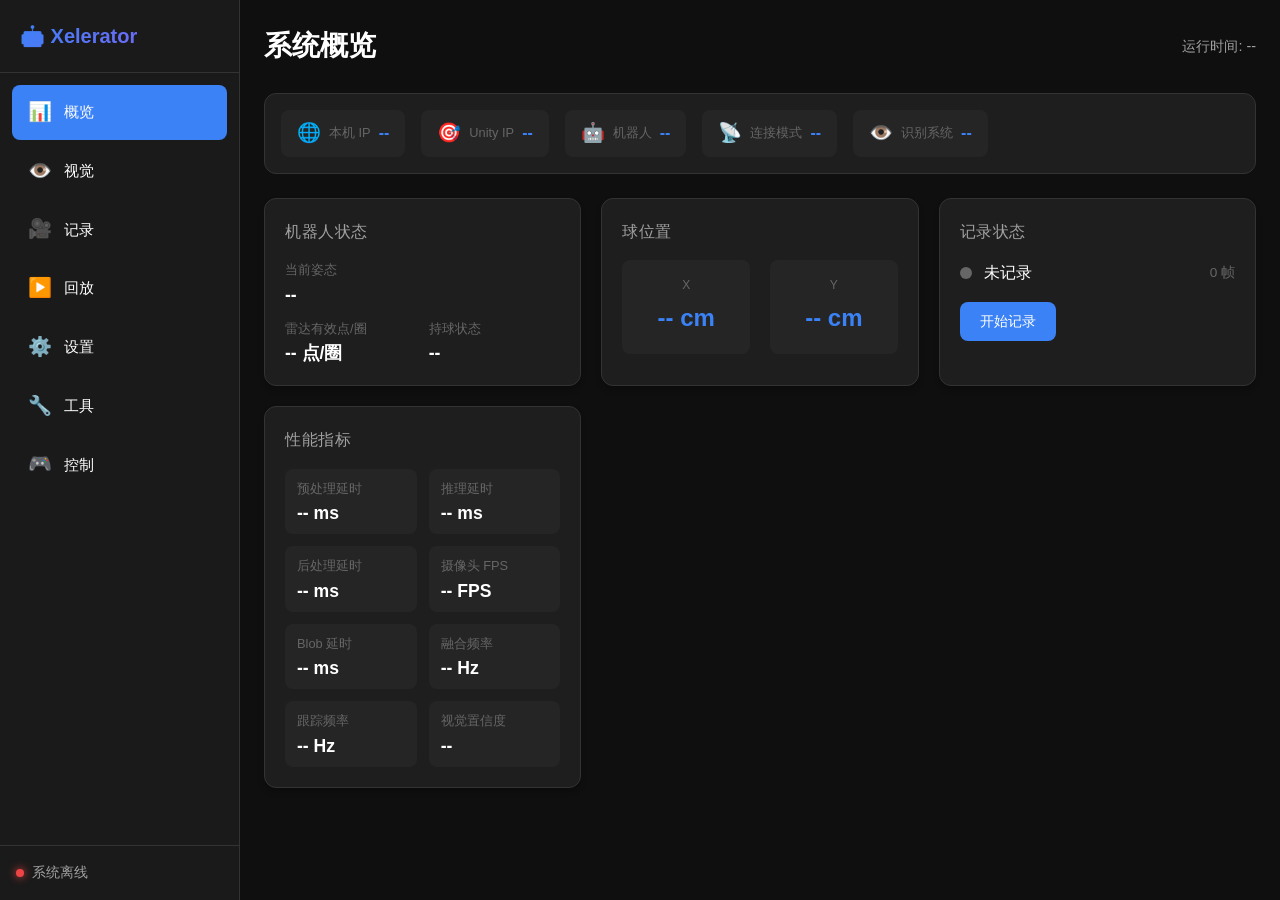
==== web/control_panel/index.html @ f28c4516 "refactor: unify LunaPre pose and sensor sources" ====
<!doctype html>
<html lang="zh-CN">
  <head>
    <meta charset="UTF-8" />
    <meta name="viewport" content="width=device-width, initial-scale=1.0" />
    <title>Xelerator 控制面板</title>
    <link rel="stylesheet" href="static/style.css?v=20260722-1" />
  </head>
  <body>
    <div class="app">
      <!-- 侧边导航 -->
      <nav class="sidebar">
        <div class="logo">
          <h2>🤖 Xelerator</h2>
        </div>
        <ul class="nav-menu">
          <li class="nav-item active" data-page="overview">
            <span class="icon">📊</span>
            <span class="label">概览</span>
          </li>
          <li class="nav-item" data-page="vision">
            <span class="icon">👁️</span>
            <span class="label">视觉</span>
          </li>
          <li class="nav-item" data-page="recording">
            <span class="icon">🎥</span>
            <span class="label">记录</span>
          </li>
          <li class="nav-item" data-page="replay">
            <span class="icon">▶️</span>
            <span class="label">回放</span>
          </li>
          <li class="nav-item" data-page="settings">
            <span class="icon">⚙️</span>
            <span class="label">设置</span>
          </li>
          <li class="nav-item" data-page="tools">
            <span class="icon">🔧</span>
            <span class="label">工具</span>
          </li>
          <li class="nav-item" data-page="control">
            <span class="icon">🎮</span>
            <span class="label">控制</span>
          </li>
        </ul>
        <div class="status-bar">
          <div class="status-item">
            <span class="dot online" id="status-dot"></span>
            <span id="status-text">系统在线</span>
          </div>
        </div>
      </nav>

      <!-- 主内容区 -->
      <main class="main-content">
        <!-- 概览页面 -->
        <div id="page-overview" class="page active">
          <header class="page-header">
            <h1>系统概览</h1>
            <span class="uptime">运行时间: <span id="uptime">--</span></span>
          </header>

          <!-- 系统信息卡片 -->
          <div class="system-info-bar">
            <div class="info-badge">
              <span class="icon">🌐</span>
              <span class="label">本机 IP</span>
              <span class="value" id="local-ip">--</span>
            </div>
            <div class="info-badge">
              <span class="icon">🎯</span>
              <span class="label">Unity IP</span>
              <span class="value" id="unity-ip-display">--</span>
            </div>
            <div class="info-badge">
              <span class="icon">🤖</span>
              <span class="label">机器人</span>
              <span class="value" id="robot-info">--</span>
            </div>
            <div class="info-badge">
              <span class="icon">📡</span>
              <span class="label">连接模式</span>
              <span class="value" id="connection-mode">--</span>
            </div>
            <div class="info-badge">
              <span class="icon">👁️</span>
              <span class="label">识别系统</span>
              <span class="value" id="rec-type-display">--</span>
            </div>
          </div>

          <div class="dashboard-grid">
            <div class="card">
              <h3>机器人状态</h3>
              <div class="status-grid" id="robot-status">
                <div class="status-item status-item-wide">
                  <span class="label">当前姿态</span>
                  <span class="value" id="robot-pose">--</span>
                </div>
                <div class="status-item">
                  <span class="label">雷达有效点/圈</span>
                  <span class="value" id="lidar-point-count">-- 点/圈</span>
                </div>
                <div class="status-item">
                  <span class="label">持球状态</span>
                  <span class="value" id="has-ball">--</span>
                </div>
              </div>
            </div>
            <div class="card">
              <h3>球位置</h3>
              <div class="ball-info" id="ball-info">
                <div class="coord-display">
                  <span class="axis">X</span>
                  <span class="value" id="ball-x">-- cm</span>
                </div>
                <div class="coord-display">
                  <span class="axis">Y</span>
                  <span class="value" id="ball-y">-- cm</span>
                </div>
              </div>
            </div>
            <div class="card">
              <h3>记录状态</h3>
              <div class="recording-mini">
                <span class="rec-indicator" id="rec-indicator"></span>
                <span id="rec-status">未记录</span>
                <span class="rec-frames" id="rec-frames">0 帧</span>
              </div>
              <button class="btn btn-primary" id="quick-record-btn">
                开始记录
              </button>
            </div>
            <div class="card">
              <h3>性能指标</h3>
              <div class="metrics">
                <div class="metric">
                  <span class="label">预处理延时</span>
                  <span class="value" id="perf-preprocess">-- ms</span>
                </div>
                <div class="metric">
                  <span class="label">推理延时</span>
                  <span class="value" id="perf-inference">-- ms</span>
                </div>
                <div class="metric">
                  <span class="label">后处理延时</span>
                  <span class="value" id="perf-postprocess">-- ms</span>
                </div>
                <div class="metric">
                  <span class="label">摄像头 FPS</span>
                  <span class="value" id="perf-camera">-- FPS</span>
                </div>
                <div class="metric">
                  <span class="label">Blob 延时</span>
                  <span class="value" id="perf-blob">-- ms</span>
                </div>
                <div class="metric">
                  <span class="label">融合频率</span>
                  <span class="value" id="perf-output-hz">-- Hz</span>
                </div>
                <div class="metric">
                  <span class="label">跟踪频率</span>
                  <span class="value" id="perf-tracker-hz">-- Hz</span>
                </div>
                <div class="metric">
                  <span class="label">视觉置信度</span>
                  <span class="value" id="perf-confidence">--</span>
                </div>
              </div>
            </div>
          </div>
        </div>

        <!-- 视觉页面 -->
        <div id="page-vision" class="page">
          <header class="page-header">
            <h1>视觉监控</h1>
            <span class="status" id="vision-status">状态: 加载中...</span>
          </header>
          <div class="vision-grid">
            <!-- 四摄像头网格显示 -->
            <div class="cam-grid">
              <div class="cam-panel">
                <div class="cam-label">后 (Back)</div>
                <div class="cam-wrapper">
                  <img id="cam0" src="" alt="Camera 0" />
                  <canvas id="ov0" class="overlay"></canvas>
                </div>
              </div>
              <div class="cam-panel">
                <div class="cam-label">左 (Left)</div>
                <div class="cam-wrapper">
                  <img id="cam1" src="" alt="Camera 1" />
                  <canvas id="ov1" class="overlay"></canvas>
                </div>
              </div>
              <div class="cam-panel">
                <div class="cam-label">前 (Front)</div>
                <div class="cam-wrapper">
                  <img id="cam2" src="" alt="Camera 2" />
                  <canvas id="ov2" class="overlay"></canvas>
                </div>
              </div>
              <div class="cam-panel">
                <div class="cam-label">右 (Right)</div>
                <div class="cam-wrapper">
                  <img id="cam3" src="" alt="Camera 3" />
                  <canvas id="ov3" class="overlay"></canvas>
                </div>
              </div>
            </div>
            <!-- 状态面板 -->
            <div class="state-panel">
              <div class="panel-header">状态信息</div>
              <table class="state-table">
                <tr>
                  <td>球位置</td>
                  <td id="ball-pos">--</td>
                </tr>
                <tr>
                  <td>球位置 Raw</td>
                  <td id="ball-pos-raw">--</td>
                </tr>
                <tr>
                  <td>球取点像素</td>
                  <td id="ball-pixel-point">--</td>
                </tr>
                <tr>
                  <td>球检测框</td>
                  <td id="ball-bbox">--</td>
                </tr>
                <tr>
                  <td>蓝球门</td>
                  <td id="blue-goal">--</td>
                </tr>
                <tr>
                  <td>黄球门</td>
                  <td id="yellow-goal">--</td>
                </tr>
                <tr>
                  <td>雷达状态</td>
                  <td id="lidar-state">--</td>
                </tr>
                <tr>
                  <td>雷达距离</td>
                  <td id="lidar-dists">--</td>
                </tr>
                <tr>
                  <td>一圈有效点数</td>
                  <td id="lidar-scan-point-count">--</td>
                </tr>
                <tr>
                  <td>单包点数</td>
                  <td id="lidar-packet-point-count">--</td>
                </tr>
                <tr>
                  <td>近场有效点数</td>
                  <td id="lidar-normalized-point-count">--</td>
                </tr>
              </table>
            </div>
            <!-- 雷达图 -->
            <div class="radar-panel">
              <div class="radar-header">
                <div class="panel-header">雷达视图</div>
                <div class="radar-controls" aria-label="雷达缩放控制">
                  <button
                    class="btn btn-icon"
                    id="radar-zoom-out"
                    type="button"
                    title="缩小"
                    aria-label="缩小"
                  >−</button>
                  <span id="radar-zoom-label" class="radar-zoom-label">自动</span>
                  <button
                    class="btn btn-icon"
                    id="radar-zoom-in"
                    type="button"
                    title="放大"
                    aria-label="放大"
                  >+</button>
                  <button
                    class="btn btn-small btn-secondary"
                    id="radar-zoom-auto"
                    type="button"
                    title="恢复动态缩放"
                  >自动</button>
                </div>
              </div>
              <canvas id="radar" width="600" height="600"></canvas>
            </div>
            <!-- 延时面板 -->
            <div class="latency-panel">
              <div class="panel-header">摄像头延时</div>
              <table class="state-table">
                <tr>
                  <td>CAM 0 (后)</td>
                  <td id="lat-cam0">-- ms</td>
                </tr>
                <tr>
                  <td>CAM 1 (左)</td>
                  <td id="lat-cam1">-- ms</td>
                </tr>
                <tr>
                  <td>CAM 2 (前)</td>
                  <td id="lat-cam2">-- ms</td>
                </tr>
                <tr>
                  <td>CAM 3 (右)</td>
                  <td id="lat-cam3">-- ms</td>
                </tr>
                <tr>
                  <td>平均</td>
                  <td id="lat-avg">-- ms</td>
                </tr>
              </table>
            </div>
          </div>
        </div>

        <!-- 记录页面 -->
        <div id="page-recording" class="page">
          <header class="page-header">
            <h1>比赛记录</h1>
          </header>
          <div class="recording-controls">
            <div class="control-group">
              <label>会话 ID</label>
              <input type="text" id="session-id" placeholder="自动生成" />
            </div>
            <div class="control-group">
              <label>记录频率 (每 N 帧)</label>
              <input
                type="number"
                id="record-freq"
                value="5"
                min="1"
                max="100"
              />
            </div>
            <div class="control-group">
              <label>描述</label>
              <input type="text" id="session-desc" placeholder="比赛描述" />
            </div>
            <div class="button-group">
              <button class="btn btn-primary" id="start-record-btn">
                ▶ 开始记录
              </button>
              <button class="btn btn-danger" id="stop-record-btn" disabled>
                ⏹ 停止记录
              </button>
            </div>
          </div>
          <div class="sessions-list">
            <h3>历史会话</h3>
            <table class="data-table">
              <thead>
                <tr>
                  <th>会话 ID</th>
                  <th>开始时间</th>
                  <th>时长</th>
                  <th>帧数</th>
                  <th>描述</th>
                  <th>操作</th>
                </tr>
              </thead>
              <tbody id="sessions-tbody">
                <tr>
                  <td colspan="6">加载中...</td>
                </tr>
              </tbody>
            </table>
          </div>
        </div>

        <!-- 回放页面 -->
        <div id="page-replay" class="page">
          <header class="page-header">
            <h1>比赛回放</h1>
          </header>
          <div class="replay-container">
            <div class="replay-controls">
              <div class="session-selector">
                <label>选择会话</label>
                <select id="replay-session-select">
                  <option value="">-- 选择会话 --</option>
                </select>
              </div>
              <div class="playback-controls">
                <button class="btn btn-icon" id="replay-prev" title="上一帧">
                  ⏮
                </button>
                <button
                  class="btn btn-icon btn-primary"
                  id="replay-play"
                  title="播放"
                >
                  ▶
                </button>
                <button class="btn btn-icon" id="replay-next" title="下一帧">
                  ⏭
                </button>
                <button class="btn btn-icon" id="replay-loop" title="循环">
                  🔁
                </button>
              </div>
              <div class="speed-control">
                <label>速度</label>
                <input
                  type="range"
                  id="replay-speed"
                  min="0.1"
                  max="3"
                  step="0.1"
                  value="1.0"
                />
                <span id="speed-value">1.0x</span>
              </div>
              <div class="progress-bar">
                <input
                  type="range"
                  id="replay-progress"
                  min="0"
                  max="100"
                  value="0"
                />
                <div class="time-display">
                  <span id="current-time">00:00</span> /
                  <span id="total-time">00:00</span>
                </div>
              </div>
            </div>
            <div class="replay-view">
              <div class="field-visualization">
                <canvas id="field-canvas" width="520" height="400"></canvas>
              </div>
              <div class="frame-info">
                <h3>帧信息</h3>
                <div class="info-grid" id="frame-info">
                  <div class="info-item">
                    <span class="label">帧号</span>
                    <span class="value" id="frame-num">--</span>
                  </div>
                  <div class="info-item">
                    <span class="label">时间戳</span>
                    <span class="value" id="frame-ts">--</span>
                  </div>
                  <div class="info-item">
                    <span class="label">机器人位置</span>
                    <span class="value" id="frame-pos">--</span>
                  </div>
                  <div class="info-item">
                    <span class="label">球位置</span>
                    <span class="value" id="frame-ball">--</span>
                  </div>
                </div>
              </div>
            </div>
          </div>
        </div>

        <!-- 设置页面 -->
        <div id="page-settings" class="page">
          <header class="page-header">
            <h1>系统设置</h1>
            <button class="btn btn-primary" id="save-config-btn">
              💾 保存配置
            </button>
          </header>

          <!-- 设置标签页 -->
          <div class="settings-tabs">
            <button class="tab-btn active" data-tab="robot">机器人</button>
            <button class="tab-btn" data-tab="simulator">模拟器</button>
            <button class="tab-btn" data-tab="vision">视觉</button>
            <button class="tab-btn" data-tab="network">网络</button>
            <button class="tab-btn" data-tab="data">数据</button>
          </div>

          <div class="settings-content">
            <!-- 机器人配置 -->
            <div id="tab-robot" class="tab-content active">
              <div class="settings-section">
                <h3>机器人信息</h3>
                <div class="setting-row">
                  <div class="setting-item">
                    <label>机器人编号</label>
                    <input
                      type="number"
                      id="robot-number"
                      value="1"
                      min="1"
                      max="99"
                    />
                  </div>
                  <div class="setting-item">
                    <label>机器人类型</label>
                    <select id="robot-type">
                      <option value="OP">OP (OffencePlayer)</option>
                      <option value="DP">DP (DefencePlayer)</option>
                    </select>
                  </div>
                  <div class="setting-item">
                    <label>Bit 类型</label>
                    <select id="robot-bit">
                      <option value="IL">IL (IceLoong Bits)</option>
                      <option value="SIM">SIM (Simulator)</option>
                    </select>
                  </div>
                  <div class="setting-item">
                    <label>Rec 类型</label>
                    <select id="robot-rec">
                      <option value="AI">AI (Arisu Intelligence)</option>
                      <option value="TI">TI (Tuna Intelligence)</option>
                      <option value="BB">BB (Blob Based)</option>
                      <option value="XV">XV (Xelerator Vision)</option>
                    </select>
                  </div>
                </div>
              </div>
              <div class="settings-section">
                <h3>传感器</h3>
                <div class="setting-row">
                  <div class="setting-item">
                    <label>定位来源</label>
                    <select id="sensor-source">
                      <option value="auto">auto (Bits -&gt; ROS2 -&gt; LD07)</option>
                      <option value="bits">Bits 坐标</option>
                      <option value="ros2">ROS2 /scan</option>
                      <option value="ld07">LD07</option>
                    </select>
                  </div>
                  <div class="setting-item">
                    <label>ROS2 雷达型号</label>
                    <select id="sensor-ros2-model">
                      <option value="s1">SLLidar S1</option>
                      <option value="s2">SLLidar S2</option>
                      <option value="s3">SLLidar S3</option>
                    </select>
                  </div>
                  <div class="setting-item checkbox-item">
                    <label><input type="checkbox" id="sensor-inverted" /> 雷达倒置安装</label>
                  </div>
                </div>
              </div>
              <div class="settings-section">
                <h3>端口配置</h3>
                <div class="setting-row">
                  <div class="setting-item">
                    <label>Lidar ID</label>
                    <input type="number" id="lidar-id" value="31" />
                  </div>
                  <div class="setting-item">
                    <label>IceLoong Port</label>
                    <input
                      type="text"
                      id="iceloong-port"
                      value="/dev/iceloong"
                    />
                  </div>
                </div>
              </div>
              <div class="settings-section">
                <h3>电机端口</h3>
                <div class="setting-row motors-grid">
                  <div class="setting-item">
                    <label>左前轮</label>
                    <input
                      type="number"
                      id="motor-lf"
                      value="1"
                      min="0"
                      max="15"
                    />
                  </div>
                  <div class="setting-item">
                    <label>左后轮</label>
                    <input
                      type="number"
                      id="motor-lb"
                      value="2"
                      min="0"
                      max="15"
                    />
                  </div>
                  <div class="setting-item">
                    <label>右后轮</label>
                    <input
                      type="number"
                      id="motor-rb"
                      value="3"
                      min="0"
                      max="15"
                    />
                  </div>
                  <div class="setting-item">
                    <label>右前轮</label>
                    <input
                      type="number"
                      id="motor-rf"
                      value="4"
                      min="0"
                      max="15"
                    />
                  </div>
                  <div class="setting-item">
                    <label>运球</label>
                    <input
                      type="number"
                      id="motor-dribble"
                      value="4"
                      min="0"
                      max="15"
                    />
                  </div>
                  <div class="setting-item">
                    <label>电磁铁</label>
                    <input
                      type="number"
                      id="motor-magnet"
                      value="3"
                      min="0"
                      max="15"
                    />
                  </div>
                </div>
              </div>
            </div>

            <!-- 模拟器配置 -->
            <div id="tab-simulator" class="tab-content">
              <div class="settings-section">
                <h3>Unity 连接</h3>
                <div class="setting-row">
                  <div class="setting-item">
                    <label>Unity IP</label>
                    <input type="text" id="sim-unity-ip" value="127.0.0.1" />
                  </div>
                  <div class="setting-item">
                    <label>机器人 ID</label>
                    <input type="number" id="sim-robot-id" value="1" min="1" />
                  </div>
                </div>
                <div class="setting-row">
                  <div class="setting-item">
                    <label>命令端口</label>
                    <input type="number" id="sim-cmd-port" value="20001" />
                  </div>
                  <div class="setting-item">
                    <label>状态端口</label>
                    <input type="number" id="sim-status-port" value="20002" />
                  </div>
                </div>
              </div>
              <div class="settings-section">
                <h3>运动参数</h3>
                <div class="setting-row">
                  <div class="setting-item">
                    <label>轮子速度系数</label>
                    <input
                      type="number"
                      id="sim-wheel-v"
                      value="0.008"
                      step="0.001"
                    />
                  </div>
                  <div class="setting-item">
                    <label>轮子角速度系数</label>
                    <input
                      type="number"
                      id="sim-wheel-wz"
                      value="0.02"
                      step="0.001"
                    />
                  </div>
                </div>
                <div class="setting-row">
                  <div class="setting-item">
                    <label>踢球力度</label>
                    <input
                      type="number"
                      id="sim-kick"
                      value="1.0"
                      step="0.1"
                      min="0.1"
                      max="5.0"
                    />
                  </div>
                  <div class="setting-item">
                    <label>运球力度系数</label>
                    <input
                      type="number"
                      id="sim-dribble"
                      value="1.0"
                      step="0.1"
                    />
                  </div>
                </div>
                <div class="setting-row">
                  <div class="setting-item">
                    <label>移动速度系数</label>
                    <input
                      type="number"
                      id="sim-move-scale"
                      value="1.0"
                      step="0.1"
                    />
                  </div>
                  <div class="setting-item">
                    <label>Unity→CM 转换</label>
                    <input type="number" id="sim-unity-cm" value="100.0" />
                  </div>
                </div>
              </div>
              <div class="settings-section">
                <h3>航向角</h3>
                <div class="setting-row">
                  <div class="setting-item">
                    <label>航向角偏移 (°)</label>
                    <input
                      type="number"
                      id="sim-yaw-offset"
                      value="0.0"
                      step="1.0"
                    />
                  </div>
                  <div class="setting-item checkbox-item">
                    <label>
                      <input type="checkbox" id="sim-yaw-zero-start" />
                      启动时归零
                    </label>
                  </div>
                </div>
              </div>
              <div class="settings-section">
                <h3>多机器人模式</h3>
                <div class="setting-row">
                  <div class="setting-item">
                    <label>端口基数</label>
                    <input type="number" id="sim-port-base" value="20001" />
                  </div>
                  <div class="setting-item">
                    <label>端口步长</label>
                    <input type="number" id="sim-port-stride" value="10" />
                  </div>
                </div>
                <div class="setting-item">
                  <label>多机器人模式</label>
                  <select id="sim-multi-mode">
                    <option value="per_port">per_port</option>
                    <option value="shared">shared</option>
                  </select>
                </div>
              </div>
            </div>

            <!-- 视觉配置 -->
            <div id="tab-vision" class="tab-content">
              <div class="settings-section">
                <h3>摄像头配置</h3>
                <div class="setting-row">
                  <div class="setting-item">
                    <label>前置摄像头</label>
                    <input type="number" id="cam-front" value="4" />
                  </div>
                  <div class="setting-item">
                    <label>右侧摄像头</label>
                    <input type="number" id="cam-right" value="6" />
                  </div>
                  <div class="setting-item">
                    <label>后置摄像头</label>
                    <input type="number" id="cam-back" value="0" />
                  </div>
                  <div class="setting-item">
                    <label>左侧摄像头</label>
                    <input type="number" id="cam-left" value="2" />
                  </div>
                </div>
                <div class="setting-row">
                  <div class="setting-item">
                    <label>曝光值</label>
                    <input
                      type="number"
                      id="cam-expose"
                      value="100"
                      min="1"
                      max="10000"
                    />
                  </div>
                  <div class="setting-item checkbox-item">
                    <label>
                      <input type="checkbox" id="cam-auto-expose" />
                      自动曝光
                    </label>
                  </div>
                </div>
              </div>
              <div class="settings-section">
                <h3>模型配置</h3>
                <div class="setting-item">
                  <label>Hailo 模型 (.hef)</label>
                  <select id="vision-hailo-model">
                    <option value="">-- 选择模型 --</option>
                  </select>
                </div>
                <div class="setting-item">
                  <label>Tuna 模型</label>
                  <select id="vision-tuna-model">
                    <option value="">-- 选择模型 --</option>
                  </select>
                </div>
                <div class="setting-item">
                  <label>Tuna Engine</label>
                  <select id="vision-tuna-engine">
                    <option value="">-- 选择引擎 --</option>
                  </select>
                </div>
              </div>
              <div class="settings-section">
                <h3>OTA 更新</h3>
                <div class="setting-row">
                  <button class="btn btn-primary" id="ota-start-btn">
                    🔄 开始 OTA 更新
                  </button>
                  <button class="btn btn-secondary" id="ota-refresh-btn">
                    🔁 刷新模型列表
                  </button>
                </div>
                <div class="setting-item" style="margin-top: 12px">
                  <label>OTA 日志</label>
                  <textarea
                    id="ota-log"
                    readonly
                    style="
                      width: 100%;
                      height: 150px;
                      background: var(--bg-tertiary);
                      border: 1px solid var(--border-color);
                      border-radius: 8px;
                      color: var(--text-primary);
                      font-family: monospace;
                      font-size: 0.85rem;
                      padding: 10px;
                      resize: vertical;
                    "
                  >
点击"开始 OTA 更新"按钮拉取最新模型和配置...</textarea
                  >
                </div>
              </div>
              <div class="settings-section">
                <h3>目标尺寸 (CM)</h3>
                <div class="setting-row">
                  <div class="setting-item">
                    <label>球直径</label>
                    <input
                      type="number"
                      id="obj-ball-dia"
                      value="4.2"
                      step="0.1"
                    />
                  </div>
                  <div class="setting-item">
                    <label>底盘宽度</label>
                    <input
                      type="number"
                      id="obj-chassis-w"
                      value="18.0"
                      step="0.5"
                    />
                  </div>
                  <div class="setting-item">
                    <label>底盘高度</label>
                    <input
                      type="number"
                      id="obj-chassis-h"
                      value="18.0"
                      step="0.5"
                    />
                  </div>
                </div>
                <div class="setting-row">
                  <div class="setting-item">
                    <label>蓝球门宽度</label>
                    <input type="number" id="obj-blue-goal-w" value="90.0" />
                  </div>
                  <div class="setting-item">
                    <label>蓝球门高度</label>
                    <input type="number" id="obj-blue-goal-h" value="18.0" />
                  </div>
                </div>
                <div class="setting-row">
                  <div class="setting-item">
                    <label>黄球门宽度</label>
                    <input type="number" id="obj-yellow-goal-w" value="90.0" />
                  </div>
                  <div class="setting-item">
                    <label>黄球门高度</label>
                    <input type="number" id="obj-yellow-goal-h" value="18.0" />
                  </div>
                </div>
                <div class="setting-item checkbox-item">
                  <label>
                    <input type="checkbox" id="vision-bbox-dist" checked />
                    启用 BBox 距离估算
                  </label>
                </div>
              </div>
            </div>

            <!-- 网络配置 -->
            <div id="tab-network" class="tab-content">
              <div class="settings-section">
                <h3>传输配置</h3>
                <div class="setting-row">
                  <div class="setting-item">
                    <label>传输类型</label>
                    <select id="trans-type">
                      <option value="Slave">Slave</option>
                      <option value="Master">Master</option>
                    </select>
                  </div>
                  <div class="setting-item">
                    <label>传输方式</label>
                    <select id="trans-method">
                      <option value="WIFI">WIFI</option>
                      <option value="UART">UART</option>
                    </select>
                  </div>
                </div>
              </div>
              <div class="settings-section">
                <h3>WiFi 配置</h3>
                <div class="setting-row">
                  <div class="setting-item">
                    <label>本机 IP</label>
                    <input type="text" id="wifi-self-ip" value="192.168.1.x" />
                  </div>
                  <div class="setting-item">
                    <label>远程 IP</label>
                    <input
                      type="text"
                      id="wifi-remote-ip"
                      value="192.168.1.x"
                    />
                  </div>
                </div>
                <div class="setting-row">
                  <div class="setting-item">
                    <label>端口</label>
                    <input type="number" id="wifi-port" value="20001" />
                  </div>
                </div>
                <div class="setting-row">
                  <div class="setting-item">
                    <label>SSID</label>
                    <input type="text" id="wifi-ssid" value="MisakaNetwork" />
                  </div>
                  <div class="setting-item">
                    <label>密码</label>
                    <input
                      type="text"
                      id="wifi-pwd"
                      value="MisakaNetwork20001/"
                    />
                  </div>
                </div>
              </div>
            </div>

            <!-- 数据管理 -->
            <div id="tab-data" class="tab-content">
              <div class="settings-section">
                <h3>录像配置</h3>
                <div class="setting-item checkbox-item">
                  <label>
                    <input type="checkbox" id="rec-record" />
                    启用录像
                  </label>
                </div>
                <div class="setting-row">
                  <div class="setting-item">
                    <label>录像目录</label>
                    <input type="text" id="rec-dir" value="./Records" />
                  </div>
                  <div class="setting-item">
                    <label>录制摄像头</label>
                    <input
                      type="text"
                      id="rec-cams"
                      value="0,1,2,3"
                      placeholder="0,1,2,3"
                    />
                  </div>
                </div>
                <div class="setting-row">
                  <div class="setting-item">
                    <label>分辨率宽度</label>
                    <input type="number" id="rec-width" value="320" />
                  </div>
                  <div class="setting-item">
                    <label>分辨率高度</label>
                    <input type="number" id="rec-height" value="320" />
                  </div>
                  <div class="setting-item">
                    <label>FPS</label>
                    <input type="number" id="rec-fps" value="30" />
                  </div>
                </div>
                <div class="setting-row">
                  <div class="setting-item">
                    <label>分段时长 (秒)</label>
                    <input type="number" id="rec-segment" value="60" />
                  </div>
                  <div class="setting-item">
                    <label>编码器</label>
                    <select id="rec-codec">
                      <option value="mp4v">mp4v</option>
                      <option value="h264">h264</option>
                    </select>
                  </div>
                  <div class="setting-item">
                    <label>格式</label>
                    <select id="rec-ext">
                      <option value="mp4">mp4</option>
                      <option value="avi">avi</option>
                    </select>
                  </div>
                </div>
              </div>
              <div class="settings-section">
                <h3>场地参数</h3>
                <div class="setting-row">
                  <div class="setting-item">
                    <label>场地短边 (CM)</label>
                    <input type="number" id="field-short" value="200" />
                  </div>
                  <div class="setting-item">
                    <label>场地长边 (CM)</label>
                    <input type="number" id="field-long" value="260" />
                  </div>
                </div>
                <div class="setting-row">
                  <div class="setting-item">
                    <label>禁区 X (MM)</label>
                    <input type="number" id="field-restrict-x" value="400" />
                  </div>
                  <div class="setting-item">
                    <label>禁区 Y (MM)</label>
                    <input type="number" id="field-restrict-y" value="800" />
                  </div>
                </div>
              </div>
              <div class="settings-section">
                <h3>检查点</h3>
                <div class="setting-row">
                  <div class="setting-item">
                    <label>Home X (CM)</label>
                    <input type="number" id="home-x" value="-70" />
                  </div>
                  <div class="setting-item">
                    <label>Home Y (CM)</label>
                    <input type="number" id="home-y" value="0" />
                  </div>
                  <div class="setting-item">
                    <label>Home θ (°)</label>
                    <input type="number" id="home-theta" value="0" />
                  </div>
                </div>
              </div>
              <div class="settings-section">
                <h3>动作记录 (比赛回放)</h3>
                <div class="setting-row">
                  <div class="setting-item checkbox-item">
                    <label>
                      <input type="checkbox" id="debug-record-motion" />
                      启用动作记录
                    </label>
                  </div>
                  <div class="setting-item">
                    <label>记录间隔 (帧)</label>
                    <input
                      type="number"
                      id="debug-record-interval"
                      value="1"
                      min="1"
                      max="100"
                    />
                  </div>
                </div>
                <div class="setting-row">
                  <div class="setting-item">
                    <label>会话 ID (可选)</label>
                    <input
                      type="text"
                      id="debug-record-session"
                      placeholder="留空自动生成"
                    />
                  </div>
                </div>
              </div>
              <div class="settings-section">
                <h3>调试</h3>
                <div class="setting-row">
                  <div class="setting-item checkbox-item">
                    <label>
                      <input type="checkbox" id="debug-full-log" />
                      完整日志
                    </label>
                  </div>
                  <div class="setting-item checkbox-item">
                    <label>
                      <input type="checkbox" id="debug-beta" checked />
                      Beta 功能
                    </label>
                  </div>
                </div>
              </div>
            </div>
          </div>
        </div>

        <!-- 工具页面 -->
        <div id="page-tools" class="page">
          <header class="page-header">
            <h1>工具</h1>
          </header>

          <!-- 工具标签页 -->
          <div class="tools-tabs">
            <button class="tab-btn active" data-tool-tab="calibration">
              📷 摄像头标定
            </button>
            <button class="tab-btn" data-tool-tab="birdeye">
              🦅 鸟瞰图预览
            </button>
            <button class="tab-btn" data-tool-tab="files">📁 标定文件</button>
          </div>

          <!-- 标定工具 -->
          <div id="tool-tab-calibration" class="tool-tab-content active">
            <div class="tool-panel">
              <div class="tool-controls">
                <div class="control-row">
                  <div class="control-group">
                    <label>摄像头</label>
                    <select id="calib-camera">
                      <option value="0">摄像头 0</option>
                    </select>
                    <button class="btn btn-small" id="calib-scan-cams">
                      扫描
                    </button>
                  </div>
                  <div class="control-group">
                    <label>分辨率</label>
                    <select id="calib-resolution">
                      <option value="640x480">640x480</option>
                      <option value="1280x720">1280x720</option>
                    </select>
                  </div>
                </div>
                <div class="control-row">
                  <div class="control-group">
                    <label>棋盘格宽度 (内角点)</label>
                    <input
                      type="number"
                      id="calib-board-w"
                      value="9"
                      min="2"
                      max="20"
                    />
                  </div>
                  <div class="control-group">
                    <label>棋盘格高度 (内角点)</label>
                    <input
                      type="number"
                      id="calib-board-h"
                      value="9"
                      min="2"
                      max="20"
                    />
                  </div>
                  <div class="control-group">
                    <label>格子大小 (mm)</label>
                    <input
                      type="number"
                      id="calib-square-mm"
                      value="15"
                      step="0.5"
                    />
                  </div>
                  <div class="control-group">
                    <label>左下到中心横向 (cm)</label>
                    <input
                      type="number"
                      id="calib-origin-x-cm"
                      value="7.5"
                      step="0.1"
                    />
                  </div>
                  <div class="control-group">
                    <label>中心到下排纵向 (cm)</label>
                    <input
                      type="number"
                      id="calib-origin-y-cm"
                      value="16.5"
                      step="0.1"
                    />
                  </div>
                </div>
                <div class="control-row">
                  <button class="btn btn-primary" id="calib-start-btn">
                    ▶ 开始
                  </button>
                  <button class="btn btn-danger" id="calib-stop-btn" disabled>
                    ⏹ 停止
                  </button>
                  <button
                    class="btn btn-success"
                    id="calib-capture-btn"
                    disabled
                  >
                    📷 采集样本
                  </button>
                  <button class="btn btn-secondary" id="calib-clear-btn">
                    清除样本
                  </button>
                </div>
              </div>
              <div class="tool-preview">
                <img id="calib-preview" src="" alt="标定预览" />
                <div class="preview-overlay">
                  <span id="calib-info">等待启动...</span>
                </div>
              </div>
            </div>
            <div class="calib-actions">
              <div class="calib-status">
                <span>样本数: <strong id="calib-samples">0</strong></span>
                <span>棋盘格: <strong id="calib-found">未检测</strong></span>
                <span>状态: <strong id="calib-status-text">空闲</strong></span>
              </div>
              <div class="calib-buttons">
                <button
                  class="btn btn-primary"
                  id="calib-calibrate-btn"
                  disabled
                >
                  🔧 执行标定
                </button>
                <div class="control-group">
                  <label>保存到摄像头</label>
                  <input
                    type="number"
                    id="calib-save-index"
                    value="0"
                    min="0"
                    max="15"
                  />
                </div>
                <button class="btn btn-success" id="calib-save-btn" disabled>
                  💾 保存标定
                </button>
              </div>
              <div class="calib-result" id="calib-result"></div>
            </div>
          </div>

          <!-- 鸟瞰图预览 -->
          <div id="tool-tab-birdeye" class="tool-tab-content">
            <div class="tool-panel birdeye-panel">
              <div class="tool-controls">
                <div class="control-row">
                  <div class="control-group">
                    <label>摄像头</label>
                    <select id="birdeye-camera">
                      <option value="0">摄像头 0</option>
                    </select>
                  </div>
                  <div class="control-group">
                    <label>分辨率</label>
                    <select id="birdeye-resolution">
                      <option value="640x480">640x480</option>
                      <option value="1280x720">1280x720</option>
                    </select>
                  </div>
                  <div class="control-group">
                    <label>标定文件</label>
                    <select id="birdeye-calib-file">
                      <option value="">-- 选择标定文件 --</option>
                    </select>
                  </div>
                </div>
                <div class="control-row">
                  <div class="control-group">
                    <label>缩放 (px/mm)</label>
                    <input
                      type="number"
                      id="birdeye-ppm"
                      value="4"
                      min="0.5"
                      max="20"
                      step="0.5"
                    />
                  </div>
                  <div class="control-group">
                    <label>网格间距 (mm)</label>
                    <input
                      type="number"
                      id="birdeye-grid"
                      value="10"
                      min="5"
                      max="100"
                      step="5"
                    />
                  </div>
                  <div class="control-group">
                    <label>预览缩放</label>
                    <input
                      type="number"
                      id="birdeye-scale"
                      value="0.4"
                      min="0.1"
                      max="1"
                      step="0.1"
                    />
                  </div>
                  <div class="control-group checkbox-item">
                    <label
                      ><input type="checkbox" id="birdeye-mjpg" /> MJPG</label
                    >
                  </div>
                </div>
                <div class="control-row">
                  <button class="btn btn-primary" id="birdeye-start-btn">
                    ▶ 开始
                  </button>
                  <button class="btn btn-danger" id="birdeye-stop-btn" disabled>
                    ⏹ 停止
                  </button>
                </div>
              </div>
              <div class="birdeye-views">
                <div class="view-panel">
                  <h4>原始画面</h4>
                  <img id="birdeye-raw" src="" alt="原始画面" />
                </div>
                <div class="view-panel">
                  <h4>鸟瞰图</h4>
                  <img id="birdeye-bird" src="" alt="鸟瞰图" />
                </div>
              </div>
            </div>
            <div class="birdeye-status">
              <span id="birdeye-status-text">状态: 空闲</span>
            </div>
          </div>

          <!-- 标定文件列表 -->
          <div id="tool-tab-files" class="tool-tab-content">
            <div class="files-header">
              <h3>标定文件列表</h3>
              <button class="btn btn-secondary" id="refresh-calib-files-btn">
                🔄 刷新
              </button>
            </div>
            <p class="hint">
              标定文件存储在
              <code>src/ReasonData/data/Calibration/</code> 目录下
            </p>
            <table class="data-table" id="calib-files-table">
              <thead>
                <tr>
                  <th>文件名</th>
                  <th>摄像头</th>
                  <th>棋盘格</th>
                  <th>格子大小</th>
                  <th>中心偏移</th>
                  <th>RMSE</th>
                  <th>大小</th>
                </tr>
              </thead>
              <tbody id="calib-files-tbody">
                <tr>
                  <td colspan="7">加载中...</td>
                </tr>
              </tbody>
            </table>
          </div>
        </div>

        <!-- 键盘控制页面 -->
        <div id="page-control" class="page">
          <header class="page-header">
            <h1>键盘控制</h1>
            <span class="status" id="control-status">状态: 未启用</span>
          </header>

          <div class="control-container">
            <!-- 控制开关 -->
            <div class="control-panel">
              <div class="control-enable-section">
                <button
                  class="btn btn-primary btn-large"
                  id="control-enable-btn"
                >
                  🎮 启用键盘控制
                </button>
                <p class="hint">启用后，使用键盘控制机器人移动</p>
              </div>

              <!-- 速度设置 -->
              <div class="control-settings">
                <h3>速度设置</h3>
                <div class="setting-row">
                  <div class="setting-item">
                    <label>移动速度</label>
                    <input
                      type="range"
                      id="control-speed"
                      min="0.03"
                      max="2.29"
                      step="0.01"
                      value="0.10"
                    />
                    <span><span id="control-speed-value">0.10</span> m/s</span>
                  </div>
                  <div class="setting-item">
                    <label>转向速度</label>
                    <input
                      type="range"
                      id="control-turn-speed"
                      min="10"
                      max="150"
                      value="50"
                    />
                    <span id="control-turn-speed-value">50</span>
                  </div>
                </div>
              </div>
            </div>

            <!-- 键盘布局说明 -->
            <div class="keyboard-layout">
              <h3>键盘布局</h3>
              <div class="keyboard-grid">
                <div class="key-row">
                  <div class="key" data-key="w">
                    W<br /><span class="key-label">前进</span>
                  </div>
                  <div class="key key-info">
                    🖱️<br /><span class="key-label">鼠标左右转向</span>
                  </div>
                </div>
                <div class="key-row">
                  <div class="key" data-key="a">
                    A<br /><span class="key-label">左移</span>
                  </div>
                  <div class="key" data-key="s">
                    S<br /><span class="key-label">后退</span>
                  </div>
                  <div class="key" data-key="d">
                    D<br /><span class="key-label">右移</span>
                  </div>
                </div>
                <div class="key-row">
                  <div class="key key-wide" data-key="space">
                    SPACE<br /><span class="key-label">弹射</span>
                  </div>
                  <div class="key key-wide" data-key="r">
                    R<br /><span class="key-label">盘球</span>
                  </div>
                </div>
                <div class="key-row">
                  <div class="key key-wide key-info">
                    ESC<br /><span class="key-label">退出鼠标控制</span>
                  </div>
                </div>
              </div>
            </div>

            <!-- 状态显示 -->
            <div class="control-state">
              <h3>状态</h3>
              <div class="state-grid">
                <div class="state-item">
                  <span class="label">控制状态</span>
                  <span class="value" id="control-enabled-status">未启用</span>
                </div>
                <div class="state-item">
                  <span class="label">当前方向</span>
                  <span class="value" id="control-direction">--</span>
                </div>
                <div class="state-item">
                  <span class="label">盘球状态</span>
                  <span class="value" id="control-dribble-status">关闭</span>
                </div>
                <div class="state-item">
                  <span class="label">Runtime</span>
                  <span class="value" id="control-runtime-status"
                    >未初始化</span
                  >
                </div>
                <div class="state-item">
                  <span class="label">底盘</span>
                  <span class="value" id="control-chassis-status">不可用</span>
                </div>
                <div class="state-item">
                  <span class="label">外设</span>
                  <span class="value" id="control-peripheral-status"
                    >不可用</span
                  >
                </div>
              </div>
            </div>

            <!-- 鼠标控制 -->
            <div class="control-state">
              <h3>鼠标转向控制</h3>
              <div class="state-grid">
                <div class="state-item checkbox-item">
                  <label>
                    <input type="checkbox" id="mouse-control-enabled" />
                    启用鼠标转向
                  </label>
                </div>
                <div class="state-item">
                  <span class="label">捕获状态</span>
                  <span class="value" id="mouse-capture-status">未捕获</span>
                </div>
                <div class="state-item">
                  <span class="label">鼠标位置</span>
                  <span class="value" id="mouse-position">X: 0, Y: 0</span>
                </div>
                <div class="state-item">
                  <label>鼠标灵敏度</label>
                  <input
                    type="range"
                    id="mouse-sensitivity"
                    min="1"
                    max="40"
                    value="12"
                  />
                  <span id="mouse-sensitivity-value">12</span>
                </div>
              </div>
              <div
                id="mouse-capture-area"
                class="mouse-capture-area"
                tabindex="0"
              >
                <div class="mouse-hint" id="mouse-hint">
                  点击后用鼠标左右转向，ESC 退出
                </div>
              </div>
            </div>
          </div>
        </div>
      </main>
    </div>

    <script src="static/app.js?v=20260707-2"></script>
  </body>
</html>
---- web/control_panel/static/style.css ----
/* Xelerator Control Panel - Modern Dark Theme */

:root {
    --bg-primary: #0f0f0f;
    --bg-secondary: #1a1a1a;
    --bg-tertiary: #252525;
    --bg-card: #1e1e1e;
    --text-primary: #ffffff;
    --text-secondary: #a0a0a0;
    --text-muted: #666666;
    --accent-primary: #3b82f6;
    --accent-secondary: #8b5cf6;
    --accent-success: #22c55e;
    --accent-warning: #f59e0b;
    --accent-danger: #ef4444;
    --border-color: #333333;
    --shadow: 0 4px 6px -1px rgba(0, 0, 0, 0.3);
}

* {
    margin: 0;
    padding: 0;
    box-sizing: border-box;
}

body {
    font-family: -apple-system, BlinkMacSystemFont, 'Segoe UI', Roboto, Oxygen, Ubuntu, sans-serif;
    background: var(--bg-primary);
    color: var(--text-primary);
    line-height: 1.6;
}

.app {
    display: flex;
    min-height: 100vh;
}

/* Sidebar */
.sidebar {
    width: 240px;
    background: var(--bg-secondary);
    border-right: 1px solid var(--border-color);
    display: flex;
    flex-direction: column;
    position: fixed;
    height: 100vh;
    z-index: 100;
}

.logo {
    padding: 20px;
    border-bottom: 1px solid var(--border-color);
}

.logo h2 {
    font-size: 1.25rem;
    font-weight: 600;
    background: linear-gradient(135deg, var(--accent-primary), var(--accent-secondary));
    -webkit-background-clip: text;
    -webkit-text-fill-color: transparent;
    background-clip: text;
}

.nav-menu {
    list-style: none;
    padding: 12px;
    flex: 1;
}

.nav-item {
    display: flex;
    align-items: center;
    gap: 12px;
    padding: 12px 16px;
    border-radius: 8px;
    cursor: pointer;
    transition: all 0.2s;
    margin-bottom: 4px;
}

.nav-item:hover {
    background: var(--bg-tertiary);
}

.nav-item.active {
    background: var(--accent-primary);
    color: white;
}

.nav-item .icon {
    font-size: 1.2rem;
}

.nav-item .label {
    font-size: 0.95rem;
}

.status-bar {
    padding: 16px;
    border-top: 1px solid var(--border-color);
}

.status-bar .status-item {
    display: flex;
    align-items: center;
    gap: 8px;
    font-size: 0.85rem;
    color: var(--text-secondary);
}

.dot {
    width: 8px;
    height: 8px;
    border-radius: 50%;
    background: var(--text-muted);
}

.dot.online {
    background: var(--accent-success);
    box-shadow: 0 0 8px var(--accent-success);
}

.dot.offline {
    background: var(--accent-danger);
    box-shadow: 0 0 8px var(--accent-danger);
}

/* Main Content */
.main-content {
    flex: 1;
    margin-left: 240px;
    padding: 24px;
    min-height: 100vh;
}

.page {
    display: none;
}

.page.active {
    display: block;
}

.page-header {
    display: flex;
    justify-content: space-between;
    align-items: center;
    margin-bottom: 24px;
}

.page-header h1 {
    font-size: 1.75rem;
    font-weight: 600;
}

.uptime {
    color: var(--text-secondary);
    font-size: 0.9rem;
}

/* Dashboard Grid */
.dashboard-grid {
    display: grid;
    grid-template-columns: repeat(auto-fit, minmax(280px, 1fr));
    gap: 20px;
}

/* Cards */
.card {
    background: var(--bg-card);
    border-radius: 12px;
    padding: 20px;
    border: 1px solid var(--border-color);
    box-shadow: var(--shadow);
}

.card h3 {
    font-size: 1rem;
    font-weight: 500;
    color: var(--text-secondary);
    margin-bottom: 16px;
    text-transform: uppercase;
    letter-spacing: 0.5px;
}

/* Status Grid */
.status-grid {
    display: grid;
    grid-template-columns: 1fr 1fr;
    gap: 12px;
}

.status-grid .status-item {
    display: flex;
    flex-direction: column;
    gap: 4px;
    min-width: 0;
}

.status-grid .status-item-wide {
    grid-column: 1 / -1;
}

.status-grid .label {
    font-size: 0.8rem;
    color: var(--text-muted);
}

.status-grid .value {
    font-size: 1.1rem;
    font-weight: 600;
    color: var(--text-primary);
    min-width: 0;
    overflow-wrap: anywhere;
    line-height: 1.25;
}

/* Ball Info */
.ball-info {
    display: flex;
    gap: 20px;
}

.coord-display {
    display: flex;
    flex-direction: column;
    align-items: center;
    padding: 16px;
    background: var(--bg-tertiary);
    border-radius: 8px;
    flex: 1;
}

.coord-display .axis {
    font-size: 0.75rem;
    color: var(--text-muted);
    margin-bottom: 4px;
}

.coord-display .value {
    font-size: 1.5rem;
    font-weight: 700;
    color: var(--accent-primary);
}

/* Recording Mini */
.recording-mini {
    display: flex;
    align-items: center;
    gap: 12px;
    flex-wrap: wrap;
    min-width: 0;
    margin-bottom: 16px;
}

.recording-mini #rec-status {
    flex: 1 1 120px;
    min-width: 0;
    overflow-wrap: anywhere;
}

.rec-indicator {
    width: 12px;
    height: 12px;
    border-radius: 50%;
    background: var(--text-muted);
}

.rec-indicator.active {
    background: var(--accent-danger);
    animation: pulse 1s infinite;
}

@keyframes pulse {
    0%, 100% { opacity: 1; }
    50% { opacity: 0.5; }
}

.rec-frames {
    margin-left: auto;
    flex: 0 0 auto;
    color: var(--text-muted);
    font-size: 0.85rem;
}

/* Metrics */
.metrics {
    display: grid;
    grid-template-columns: repeat(auto-fit, minmax(118px, 1fr));
    gap: 12px;
}

.metric {
    display: flex;
    flex-direction: column;
    gap: 4px;
    min-width: 0;
    padding: 10px 12px;
    background: var(--bg-tertiary);
    border-radius: 8px;
}

.metric .label {
    font-size: 0.8rem;
    color: var(--text-muted);
}

.metric .value {
    font-size: 1.1rem;
    font-weight: 700;
    min-width: 0;
    overflow-wrap: anywhere;
    line-height: 1.2;
}

/* Buttons */
.btn {
    padding: 10px 20px;
    border: none;
    border-radius: 8px;
    font-size: 0.9rem;
    font-weight: 500;
    cursor: pointer;
    transition: all 0.2s;
    display: inline-flex;
    align-items: center;
    gap: 8px;
}

.btn-primary {
    background: var(--accent-primary);
    color: white;
}

.btn-primary:hover {
    background: #2563eb;
}

.btn-secondary {
    background: var(--bg-tertiary);
    color: var(--text-primary);
    border: 1px solid var(--border-color);
}

.btn-secondary:hover {
    background: var(--border-color);
}

.btn-danger {
    background: var(--accent-danger);
    color: white;
}

.btn-danger:hover {
    background: #dc2626;
}

.btn-icon {
    width: 40px;
    height: 40px;
    padding: 0;
    justify-content: center;
    background: var(--bg-tertiary);
    color: var(--text-primary);
    border: 1px solid var(--border-color);
    font-size: 1.2rem;
}

.btn-icon:hover {
    background: var(--border-color);
}

.btn:disabled {
    opacity: 0.5;
    cursor: not-allowed;
}

.button-group {
    display: flex;
    gap: 12px;
    margin-top: 16px;
}

/* Vision Page - Four Camera Grid */
.vision-grid {
    display: grid;
    grid-template-columns: 1fr 420px;
    gap: 20px;
}

.cam-grid {
    display: grid;
    grid-template-columns: repeat(2, 1fr);
    gap: 16px;
}

.cam-panel {
    background: var(--bg-card);
    border-radius: 12px;
    padding: 12px;
    border: 1px solid var(--border-color);
}

.cam-label {
    font-size: 0.85rem;
    color: var(--text-secondary);
    margin-bottom: 8px;
    text-align: center;
}

.cam-wrapper {
    position: relative;
    background: var(--bg-tertiary);
    border-radius: 8px;
    overflow: hidden;
    width: 640px;
    height: 640px;
    margin: 0 auto;
}

.cam-wrapper img {
    width: 100%;
    height: 100%;
    object-fit: contain;
    display: block;
}

.cam-wrapper canvas.overlay {
    position: absolute;
    top: 0;
    left: 0;
    width: 100%;
    height: 100%;
    pointer-events: none;
}

.radar-panel {
    background: var(--bg-card);
    border-radius: 12px;
    padding: 16px;
    border: 1px solid var(--border-color);
    width: fit-content;
}

.radar-panel .panel-header {
    font-size: 0.9rem;
    color: var(--text-secondary);
    margin-bottom: 0;
}

.radar-header {
    display: flex;
    align-items: center;
    justify-content: space-between;
    gap: 12px;
    margin-bottom: 12px;
}

.radar-controls {
    display: flex;
    align-items: center;
    gap: 6px;
}

.radar-controls .btn-icon {
    width: 32px;
    height: 32px;
    font-size: 1rem;
}

.radar-zoom-label {
    min-width: 76px;
    color: var(--text-secondary);
    font-size: 0.78rem;
    text-align: center;
    white-space: nowrap;
}

.radar-panel canvas {
    display: block;
    background: #0c1430;
    border-radius: 8px;
}

.state-panel {
    background: var(--bg-card);
    border-radius: 12px;
    padding: 16px;
    border: 1px solid var(--border-color);
}

.state-panel .panel-header {
    font-size: 0.9rem;
    color: var(--text-secondary);
    margin-bottom: 12px;
}

.state-table {
    width: 100%;
    font-size: 0.85rem;
}

.state-table td {
    padding: 8px 0;
    border-bottom: 1px solid var(--border-color);
}

.state-table td:first-child {
    color: var(--text-muted);
}

.state-table td:last-child {
    color: var(--accent-primary);
    font-weight: 500;
    text-align: right;
}

.state-table td.status-good {
    color: var(--accent-success);
}

.state-table td.status-warn {
    color: var(--accent-warning);
}

.state-table td.status-bad {
    color: var(--accent-danger);
}

.vision-status {
    font-size: 0.85rem;
    color: var(--text-secondary);
}

/* Latency Panel */
.latency-panel {
    background: var(--bg-card);
    border-radius: 12px;
    padding: 16px;
    border: 1px solid var(--border-color);
}

.latency-panel .panel-header {
    font-size: 0.9rem;
    color: var(--text-secondary);
    margin-bottom: 12px;
}

.latency-good {
    color: var(--accent-success) !important;
}

.latency-medium {
    color: var(--accent-warning) !important;
}

.latency-bad {
    color: var(--accent-danger) !important;
}

/* Recording Page */
.recording-controls {
    background: var(--bg-card);
    border-radius: 12px;
    padding: 24px;
    border: 1px solid var(--border-color);
    margin-bottom: 24px;
}

.control-group {
    margin-bottom: 16px;
}

.control-group label {
    display: block;
    font-size: 0.85rem;
    color: var(--text-secondary);
    margin-bottom: 6px;
}

.control-group input {
    width: 100%;
    padding: 10px 14px;
    background: var(--bg-tertiary);
    border: 1px solid var(--border-color);
    border-radius: 8px;
    color: var(--text-primary);
    font-size: 0.95rem;
}

.control-group input:focus {
    outline: none;
    border-color: var(--accent-primary);
}

/* Sessions Table */
.sessions-list {
    background: var(--bg-card);
    border-radius: 12px;
    padding: 24px;
    border: 1px solid var(--border-color);
}

.sessions-list h3 {
    margin-bottom: 16px;
}

.data-table {
    width: 100%;
    border-collapse: collapse;
}

.data-table th,
.data-table td {
    padding: 12px;
    text-align: left;
    border-bottom: 1px solid var(--border-color);
}

.data-table th {
    font-size: 0.8rem;
    color: var(--text-muted);
    text-transform: uppercase;
    letter-spacing: 0.5px;
}

.data-table td {
    font-size: 0.9rem;
}

.data-table tbody tr:hover {
    background: var(--bg-tertiary);
}

/* Replay Page */
.replay-container {
    background: var(--bg-card);
    border-radius: 12px;
    padding: 24px;
    border: 1px solid var(--border-color);
}

.replay-controls {
    display: grid;
    grid-template-columns: 1fr auto 1fr;
    gap: 24px;
    align-items: center;
    margin-bottom: 24px;
    padding-bottom: 24px;
    border-bottom: 1px solid var(--border-color);
}

.session-selector label {
    display: block;
    font-size: 0.85rem;
    color: var(--text-secondary);
    margin-bottom: 6px;
}

.session-selector select {
    width: 100%;
    padding: 10px 14px;
    background: var(--bg-tertiary);
    border: 1px solid var(--border-color);
    border-radius: 8px;
    color: var(--text-primary);
    font-size: 0.95rem;
}

.playback-controls {
    display: flex;
    gap: 8px;
    justify-content: center;
}

.speed-control {
    text-align: right;
}

.speed-control label {
    font-size: 0.85rem;
    color: var(--text-secondary);
    margin-right: 8px;
}

.speed-control input[type="range"] {
    width: 100px;
    vertical-align: middle;
}

#speed-value {
    margin-left: 8px;
    color: var(--accent-primary);
    font-weight: 600;
}

.progress-bar {
    grid-column: 1 / -1;
}

.progress-bar input[type="range"] {
    width: 100%;
}

.time-display {
    text-align: center;
    font-size: 0.85rem;
    color: var(--text-secondary);
    margin-top: 8px;
}

.replay-view {
    display: grid;
    grid-template-columns: 1fr 300px;
    gap: 24px;
}

.field-visualization {
    background: var(--bg-tertiary);
    border-radius: 12px;
    padding: 20px;
    display: flex;
    justify-content: center;
    align-items: center;
}

#field-canvas {
    background: #1a472a;
    border-radius: 8px;
}

.frame-info {
    background: var(--bg-tertiary);
    border-radius: 12px;
    padding: 16px;
}

.frame-info h3 {
    font-size: 0.9rem;
    color: var(--text-secondary);
    margin-bottom: 12px;
}

.info-grid {
    display: grid;
    gap: 12px;
}

.info-item {
    display: flex;
    justify-content: space-between;
    gap: 12px;
    align-items: flex-start;
    min-width: 0;
    padding: 8px 0;
    border-bottom: 1px solid var(--border-color);
}

.info-item .label {
    flex: 0 0 auto;
    color: var(--text-muted);
    font-size: 0.85rem;
}

.info-item .value {
    min-width: 0;
    text-align: right;
    color: var(--text-primary);
    font-weight: 500;
    overflow-wrap: anywhere;
    line-height: 1.25;
}

/* Settings Page */
.settings-grid {
    display: grid;
    grid-template-columns: repeat(auto-fit, minmax(320px, 1fr));
    gap: 24px;
}

.settings-section {
    background: var(--bg-card);
    border-radius: 12px;
    padding: 24px;
    border: 1px solid var(--border-color);
}

.settings-section h3 {
    font-size: 1rem;
    margin-bottom: 16px;
    padding-bottom: 12px;
    border-bottom: 1px solid var(--border-color);
}

.setting-item {
    margin-bottom: 16px;
}

.setting-item label {
    display: block;
    font-size: 0.85rem;
    color: var(--text-secondary);
    margin-bottom: 6px;
}

.setting-item input {
    width: 100%;
    padding: 10px 14px;
    background: var(--bg-tertiary);
    border: 1px solid var(--border-color);
    border-radius: 8px;
    color: var(--text-primary);
    font-size: 0.95rem;
}

.setting-item input[readonly] {
    opacity: 0.6;
}

.setting-item .btn + .btn {
    margin-left: 12px;
}

/* System Info Bar */
.system-info-bar {
    display: flex;
    gap: 16px;
    margin-bottom: 24px;
    padding: 16px;
    background: var(--bg-card);
    border-radius: 12px;
    border: 1px solid var(--border-color);
    flex-wrap: wrap;
}

.info-badge {
    display: flex;
    align-items: center;
    gap: 8px;
    padding: 8px 16px;
    background: var(--bg-tertiary);
    border-radius: 8px;
}

.info-badge .icon {
    font-size: 1.2rem;
}

.info-badge .label {
    font-size: 0.8rem;
    color: var(--text-muted);
}

.info-badge .value {
    font-weight: 600;
    color: var(--accent-primary);
}

/* Settings Tabs */
.settings-tabs {
    display: flex;
    gap: 4px;
    margin-bottom: 20px;
    border-bottom: 1px solid var(--border-color);
    padding-bottom: 8px;
    flex-wrap: wrap;
}

.tab-btn {
    padding: 10px 20px;
    background: transparent;
    border: none;
    color: var(--text-secondary);
    cursor: pointer;
    border-radius: 8px 8px 0 0;
    transition: all 0.2s;
    font-size: 0.9rem;
}

.tab-btn:hover {
    background: var(--bg-tertiary);
    color: var(--text-primary);
}

.tab-btn.active {
    background: var(--accent-primary);
    color: white;
}

/* Tab Content */
.tab-content {
    display: none;
}

.tab-content.active {
    display: block;
}

.settings-content {
    background: var(--bg-card);
    border-radius: 12px;
    padding: 24px;
    border: 1px solid var(--border-color);
}

/* Setting Row */
.setting-row {
    display: grid;
    grid-template-columns: repeat(auto-fit, minmax(200px, 1fr));
    gap: 16px;
    margin-bottom: 16px;
}

.setting-row.motors-grid {
    grid-template-columns: repeat(3, 1fr);
}

.setting-item.checkbox-item {
    display: flex;
    align-items: center;
    padding-top: 24px;
}

.setting-item.checkbox-item label {
    display: flex;
    align-items: center;
    gap: 8px;
    cursor: pointer;
}

.setting-item.checkbox-item input[type="checkbox"] {
    width: 18px;
    height: 18px;
    cursor: pointer;
}

/* Responsive */
@media (max-width: 768px) {
    .sidebar {
        width: 60px;
    }
    
    .sidebar .label,
    .sidebar .logo h2,
    .sidebar .status-bar span:not(.dot) {
        display: none;
    }
    
    .main-content {
        margin-left: 60px;
    }
    
    .vision-container,
    .replay-view {
        grid-template-columns: 1fr;
    }
    
    .replay-controls {
        grid-template-columns: 1fr;
    }
    
    .system-info-bar {
        flex-direction: column;
    }
    
    .setting-row {
        grid-template-columns: 1fr;
    }
    
    .setting-row.motors-grid {
        grid-template-columns: repeat(2, 1fr);
    }
    
    .settings-tabs {
        overflow-x: auto;
        flex-wrap: nowrap;
    }
    
    .tab-btn {
        white-space: nowrap;
        padding: 8px 12px;
        font-size: 0.8rem;
    }
}

/* Tools Page */
.tools-grid {
    display: grid;
    grid-template-columns: repeat(auto-fit, minmax(300px, 1fr));
    gap: 20px;
    margin-bottom: 24px;
}

.tool-card {
    background: var(--bg-card);
    border-radius: 12px;
    padding: 24px;
    border: 1px solid var(--border-color);
    transition: all 0.2s;
}

.tool-card:hover {
    border-color: var(--accent-primary);
    box-shadow: 0 0 20px rgba(59, 130, 246, 0.1);
}

.tool-icon {
    font-size: 2.5rem;
    margin-bottom: 12px;
}

.tool-card h3 {
    font-size: 1.1rem;
    margin-bottom: 8px;
    color: var(--text-primary);
}

.tool-card p {
    font-size: 0.9rem;
    color: var(--text-secondary);
    margin-bottom: 16px;
    line-height: 1.5;
}

.tool-info {
    display: flex;
    gap: 16px;
    margin-bottom: 16px;
    font-size: 0.85rem;
    color: var(--text-muted);
}

.tool-status {
    color: var(--accent-warning);
}

.tool-status.online {
    color: var(--accent-success);
}

.tool-status.offline {
    color: var(--accent-danger);
}

.tool-actions {
    display: flex;
    gap: 8px;
}

/* Tool Embed Container */
.tool-embed-container {
    background: var(--bg-card);
    border-radius: 12px;
    border: 1px solid var(--border-color);
    margin-bottom: 24px;
    overflow: hidden;
}

.embed-header {
    display: flex;
    justify-content: space-between;
    align-items: center;
    padding: 12px 16px;
    background: var(--bg-tertiary);
    border-bottom: 1px solid var(--border-color);
}

.embed-header h3 {
    font-size: 1rem;
    color: var(--text-primary);
}

/* Tools Tabs */
.tools-tabs {
    display: flex;
    gap: 4px;
    margin-bottom: 20px;
    border-bottom: 1px solid var(--border-color);
    padding-bottom: 8px;
}

.tool-tab-content {
    display: none;
}

.tool-tab-content.active {
    display: block;
}

/* Tool Panel */
.tool-panel {
    display: grid;
    grid-template-columns: 350px 1fr;
    gap: 20px;
    background: var(--bg-card);
    border-radius: 12px;
    padding: 20px;
    border: 1px solid var(--border-color);
    margin-bottom: 16px;
}

.tool-controls {
    display: flex;
    flex-direction: column;
    gap: 16px;
}

.control-row {
    display: flex;
    gap: 12px;
    flex-wrap: wrap;
}

.control-row .control-group {
    flex: 1;
    min-width: 120px;
}

.control-group select {
    width: 100%;
    padding: 10px 14px;
    background: var(--bg-tertiary);
    border: 1px solid var(--border-color);
    border-radius: 8px;
    color: var(--text-primary);
    font-size: 0.95rem;
}

.btn-small {
    padding: 6px 12px;
    font-size: 0.8rem;
}

.btn-success {
    background: var(--accent-success);
    color: white;
}

.btn-success:hover {
    background: #16a34a;
}

/* Tool Preview */
.tool-preview {
    position: relative;
    background: var(--bg-tertiary);
    border-radius: 8px;
    overflow: hidden;
    min-height: 300px;
    display: flex;
    align-items: center;
    justify-content: center;
}

.tool-preview img {
    max-width: 100%;
    max-height: 100%;
    object-fit: contain;
}

.preview-overlay {
    position: absolute;
    top: 10px;
    left: 10px;
    background: rgba(0, 0, 0, 0.7);
    padding: 8px 12px;
    border-radius: 6px;
    font-size: 0.85rem;
    color: var(--text-primary);
}

/* Calibration Actions */
.calib-actions {
    background: var(--bg-card);
    border-radius: 12px;
    padding: 16px;
    border: 1px solid var(--border-color);
}

.calib-status {
    display: flex;
    gap: 24px;
    margin-bottom: 16px;
    font-size: 0.9rem;
}

.calib-status strong {
    color: var(--accent-primary);
}

.calib-buttons {
    display: flex;
    gap: 12px;
    align-items: flex-end;
    flex-wrap: wrap;
}

.calib-buttons .control-group {
    margin-bottom: 0;
}

.calib-result {
    margin-top: 16px;
    padding: 12px;
    background: var(--bg-tertiary);
    border-radius: 8px;
    font-size: 0.9rem;
}

.calib-result.success {
    color: var(--accent-success);
}

.calib-result.error {
    color: var(--accent-danger);
}

/* BirdEye Panel */
.birdeye-panel {
    grid-template-columns: 1fr;
}

.birdeye-views {
    display: grid;
    grid-template-columns: 1fr 1fr;
    gap: 16px;
    margin-top: 16px;
}

.view-panel {
    background: var(--bg-tertiary);
    border-radius: 8px;
    padding: 12px;
    text-align: center;
}

.view-panel h4 {
    font-size: 0.85rem;
    color: var(--text-secondary);
    margin-bottom: 8px;
}

.view-panel img {
    max-width: 100%;
    max-height: 400px;
    object-fit: contain;
    border-radius: 4px;
}

.birdeye-status {
    background: var(--bg-card);
    border-radius: 12px;
    padding: 12px 16px;
    border: 1px solid var(--border-color);
    font-size: 0.9rem;
    color: var(--text-secondary);
}

/* Files Header */
.files-header {
    display: flex;
    justify-content: space-between;
    align-items: center;
    margin-bottom: 12px;
}

.files-header h3 {
    margin: 0;
}

.hint {
    font-size: 0.85rem;
    color: var(--text-muted);
    margin-bottom: 16px;
}

.hint code {
    background: var(--bg-tertiary);
    padding: 2px 6px;
    border-radius: 4px;
    font-family: monospace;
}

/* Calibration Files List */
.files-list {
    background: var(--bg-card);
    border-radius: 12px;
    padding: 16px;
    border: 1px solid var(--border-color);
    margin-bottom: 16px;
}

.files-list .loading {
    text-align: center;
    color: var(--text-muted);
    padding: 20px;
}

/* ==================== 动态配置面板 ==================== */

.config-section {
    margin-bottom: 24px;
}

.config-section h4 {
    font-size: 1rem;
    font-weight: 500;
    margin-bottom: 16px;
    padding-bottom: 8px;
    border-bottom: 1px solid var(--border-color);
    color: var(--text-primary);
}

.config-fields {
    display: grid;
    gap: 16px;
}

.config-field {
    display: flex;
    flex-direction: column;
    gap: 4px;
}

.config-field label {
    font-size: 0.85rem;
    color: var(--text-secondary);
    font-weight: 500;
}

.config-field .field-desc {
    font-size: 0.8rem;
    color: var(--text-muted);
    margin-bottom: 4px;
}

.config-field input[type="text"],
.config-field input[type="number"],
.config-field select {
    width: 100%;
    padding: 10px 14px;
    background: var(--bg-tertiary);
    border: 1px solid var(--border-color);
    border-radius: 8px;
    color: var(--text-primary);
    font-size: 0.95rem;
}

.config-field input:focus,
.config-field select:focus {
    outline: none;
    border-color: var(--accent-primary);
}

.config-field input[type="checkbox"] {
    width: 18px;
    height: 18px;
    cursor: pointer;
}

.config-field .list-inputs {
    display: flex;
    gap: 12px;
    flex-wrap: wrap;
}

.config-field .list-item {
    display: flex;
    flex-direction: column;
    gap: 4px;
    flex: 1;
    min-width: 80px;
}

.config-field .list-item-label {
    font-size: 0.8rem;
    color: var(--text-muted);
}

.config-field .list-item input {
    width: 100%;
}

.config-field .nested-fields {
    padding: 12px;
    background: var(--bg-tertiary);
    border-radius: 8px;
    border: 1px solid var(--border-color);
}

/* Config Field Group - Horizontal Layout */
.config-field-group {
    margin-bottom: 16px;
    padding: 12px;
    background: var(--bg-tertiary);
    border-radius: 8px;
    border: 1px solid var(--border-color);
}

.config-group-label {
    font-size: 0.85rem;
    color: var(--text-secondary);
    margin-bottom: 12px;
    font-weight: 500;
}

.config-group-fields {
    display: flex;
    gap: 16px;
    flex-wrap: wrap;
}

.config-group-fields .config-field {
    flex: 1;
    min-width: 100px;
    margin-bottom: 0;
}

.config-group-fields .config-field label {
    font-size: 0.8rem;
}

.config-group-fields .config-field input[type="number"],
.config-group-fields .config-field input[type="text"] {
    padding: 8px 12px;
    font-size: 0.9rem;
}

/* ==================== 键盘控制页面 ==================== */

.control-container {
    display: grid;
    grid-template-columns: 1fr 1fr 1fr;
    gap: 24px;
    padding: 20px;
}

.control-panel {
    background: var(--bg-secondary);
    border-radius: 12px;
    padding: 20px;
}

.control-enable-section {
    text-align: center;
    margin-bottom: 24px;
}

.control-enable-section .btn-large {
    padding: 16px 32px;
    font-size: 1.1rem;
}

.control-enable-section .hint {
    margin-top: 12px;
    color: var(--text-muted);
}

.control-settings {
    margin-top: 20px;
}

.control-settings h3 {
    margin-bottom: 16px;
}

.control-settings .setting-row {
    display: flex;
    gap: 20px;
}

.control-settings .setting-item {
    flex: 1;
}

.control-settings .setting-item label {
    display: block;
    margin-bottom: 8px;
}

.control-settings .setting-item input[type="range"] {
    width: 100%;
}

.control-settings .setting-item span {
    display: inline-block;
    margin-left: 8px;
    font-weight: bold;
    color: var(--accent-primary);
}

.keyboard-layout {
    background: var(--bg-secondary);
    border-radius: 12px;
    padding: 20px;
}

.keyboard-layout h3 {
    margin-bottom: 16px;
    text-align: center;
}

.keyboard-grid {
    display: flex;
    flex-direction: column;
    gap: 12px;
    justify-content: center;
    align-items: center;
}

.key-row {
    display: flex;
    gap: 12px;
    justify-content: center;
}

.key {
    width: 80px;
    height: 80px;
    background: var(--bg-tertiary);
    border: 2px solid var(--border-color);
    border-radius: 8px;
    display: flex;
    flex-direction: column;
    justify-content: center;
    align-items: center;
    font-weight: bold;
    font-size: 1.2rem;
    transition: all 0.15s ease;
    cursor: pointer;
}

.key.key-wide {
    width: 120px;
}

.key .key-label {
    font-size: 0.7rem;
    color: var(--text-muted);
    margin-top: 4px;
}

.key.active {
    background: var(--accent-primary);
    border-color: var(--accent-primary);
    color: white;
    transform: scale(0.95);
}

.key.active .key-label {
    color: rgba(255, 255, 255, 0.8);
}

.key.key-info {
    width: 120px;
    border-style: dashed;
    cursor: default;
    color: var(--text-secondary);
}

.key.key-info .key-label {
    color: var(--text-secondary);
}

.control-state {
    background: var(--bg-secondary);
    border-radius: 12px;
    padding: 20px;
}

.control-state h3 {
    margin-bottom: 16px;
}

.control-state .state-grid {
    display: flex;
    flex-direction: column;
    gap: 12px;
}

.control-state .state-item {
    display: flex;
    justify-content: space-between;
    align-items: center;
    padding: 8px 12px;
    background: var(--bg-tertiary);
    border-radius: 6px;
    gap: 12px;
}

.control-state .state-item .label {
    color: var(--text-muted);
}

.control-state .state-item .value {
    font-weight: bold;
}

.control-state .state-item .value.active {
    color: var(--accent-success);
}

.control-state .state-item .value.inactive {
    color: var(--text-muted);
}

.control-state .state-item input[type="range"] {
    flex: 1;
}

@media (max-width: 768px) {
    body {
        overflow-x: hidden;
    }

    .main-content {
        width: calc(100% - 60px);
        min-width: 0;
        padding: 12px;
    }

    #page-control .page-header {
        align-items: flex-start;
        flex-direction: column;
        gap: 4px;
    }

    #page-control .control-container {
        grid-template-columns: minmax(0, 1fr);
        gap: 16px;
        padding: 0;
    }

    #page-control .control-container > * {
        min-width: 0;
    }

    #page-control .control-panel,
    #page-control .control-state,
    #page-control .keyboard-layout {
        padding: 16px;
    }

    #page-control .control-settings .setting-row {
        flex-direction: column;
        gap: 12px;
    }

    #page-control .key-row {
        gap: 8px;
    }

    #page-control .key {
        width: 56px;
        height: 56px;
        font-size: 1rem;
    }

    #page-control .key.key-wide,
    #page-control .key.key-info {
        width: 88px;
    }

    #page-control .control-state .state-item {
        align-items: flex-start;
    }

    #page-control .control-state .state-item .label {
        flex: 0 0 42%;
    }

    #page-control .control-state .state-item .value {
        min-width: 0;
        overflow-wrap: anywhere;
        text-align: right;
    }

    #page-control .control-state .state-table {
        display: block;
        max-width: 100%;
        overflow-x: auto;
        white-space: nowrap;
    }
}

.mouse-capture-area {
    margin-top: 16px;
    min-height: 140px;
    border: 2px dashed var(--border-color);
    border-radius: 10px;
    background: linear-gradient(180deg, rgba(59, 130, 246, 0.08), rgba(59, 130, 246, 0.02));
    display: flex;
    align-items: center;
    justify-content: center;
    text-align: center;
    padding: 16px;
    transition: border-color 0.2s ease, background 0.2s ease, box-shadow 0.2s ease;
    outline: none;
}

.mouse-capture-area:hover,
.mouse-capture-area:focus {
    border-color: var(--accent-primary);
    box-shadow: 0 0 0 3px rgba(59, 130, 246, 0.12);
}

.mouse-capture-area.captured {
    border-color: var(--accent-success);
    background: linear-gradient(180deg, rgba(34, 197, 94, 0.12), rgba(34, 197, 94, 0.03));
}

.mouse-hint {
    color: var(--text-secondary);
    font-size: 0.95rem;
    line-height: 1.6;
}

.file-item {
    display: flex;
    justify-content: space-between;
    align-items: center;
    padding: 12px;
    background: var(--bg-tertiary);
    border-radius: 8px;
    margin-bottom: 8px;
}

.file-item:last-child {
    margin-bottom: 0;
}

.file-info {
    display: flex;
    flex-direction: column;
    gap: 4px;
}

.file-name {
    font-weight: 500;
    color: var(--text-primary);
}

.file-meta {
    font-size: 0.8rem;
    color: var(--text-muted);
}

#tool-iframe {
    width: 100%;
    height: 600px;
    border: none;
}

/* Calibration Files */
.calibration-files {
    background: var(--bg-card);
    border-radius: 12px;
    padding: 24px;
    border: 1px solid var(--border-color);
}

.calibration-files h3 {
    margin-bottom: 8px;
}

.calibration-files .hint {
    font-size: 0.85rem;
    color: var(--text-muted);
    margin-bottom: 16px;
}

.calibration-files code {
    background: var(--bg-tertiary);
    padding: 2px 6px;
    border-radius: 4px;
    font-family: monospace;
}

.loading {
    text-align: center;
    color: var(--text-muted);
    padding: 20px;
}
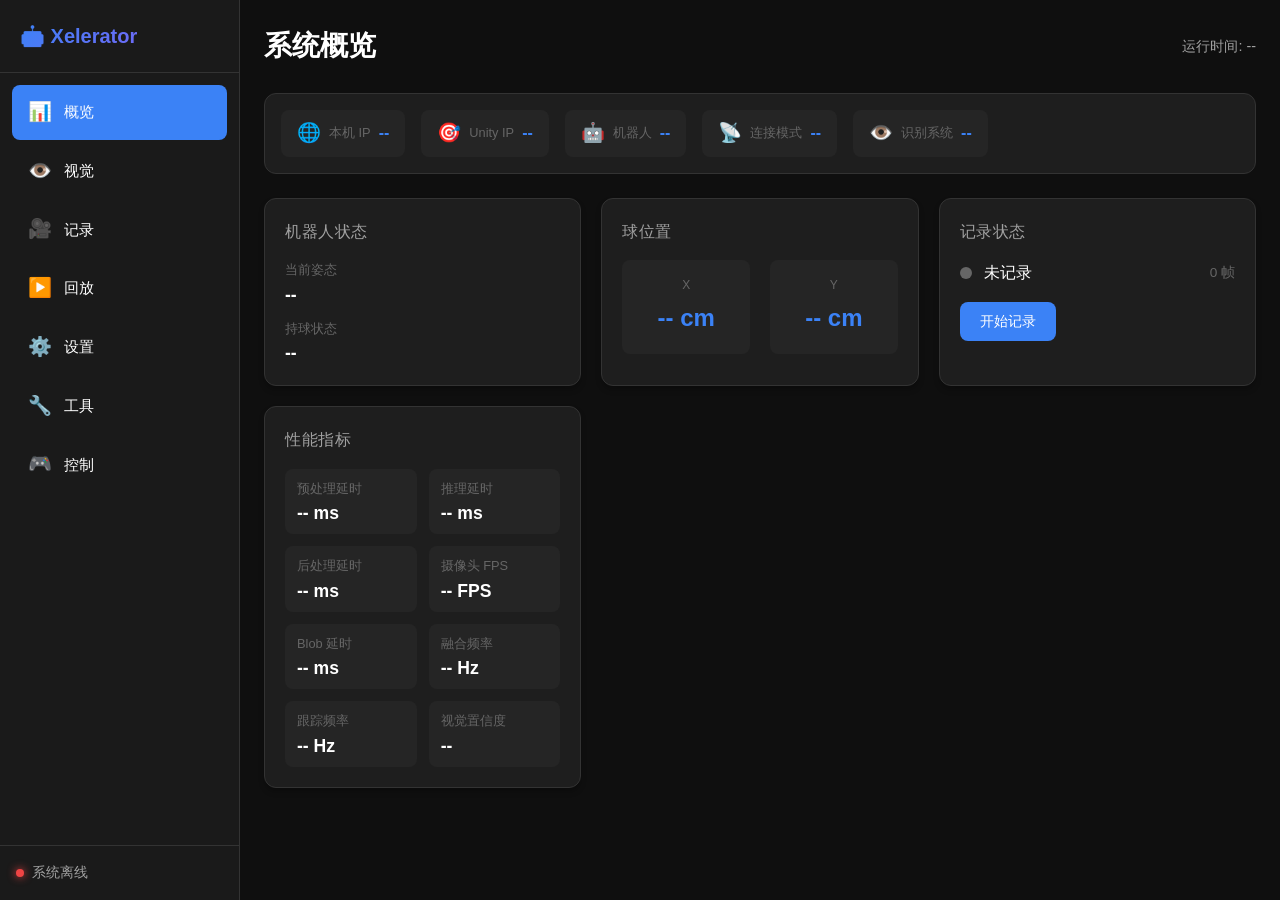
==== commit a33ef5e7: "Simplify main runtime and move retired hardware to legacy branch" ====
--- a/web/control_panel/index.html
+++ b/web/control_panel/index.html
@@ -4,7 +4,7 @@
     <meta charset="UTF-8" />
     <meta name="viewport" content="width=device-width, initial-scale=1.0" />
     <title>Xelerator 控制面板</title>
-    <link rel="stylesheet" href="static/style.css?v=20260722-1" />
+    <link rel="stylesheet" href="static/style.css?v=20260905-gamepad" />
   </head>
   <body>
     <div class="app">
@@ -98,10 +98,6 @@
                   <span class="value" id="robot-pose">--</span>
                 </div>
                 <div class="status-item">
-                  <span class="label">雷达有效点/圈</span>
-                  <span class="value" id="lidar-point-count">-- 点/圈</span>
-                </div>
-                <div class="status-item">
                   <span class="label">持球状态</span>
                   <span class="value" id="has-ball">--</span>
                 </div>
@@ -238,31 +234,22 @@
                   <td id="yellow-goal">--</td>
                 </tr>
                 <tr>
-                  <td>雷达状态</td>
+                  <td>定位状态</td>
                   <td id="lidar-state">--</td>
                 </tr>
                 <tr>
-                  <td>雷达距离</td>
+                  <td>四向墙距</td>
                   <td id="lidar-dists">--</td>
                 </tr>
-                <tr>
-                  <td>一圈有效点数</td>
-                  <td id="lidar-scan-point-count">--</td>
-                </tr>
-                <tr>
-                  <td>单包点数</td>
-                  <td id="lidar-packet-point-count">--</td>
-                </tr>
-                <tr>
-                  <td>近场有效点数</td>
-                  <td id="lidar-normalized-point-count">--</td>
-                </tr>
+
+
+
               </table>
             </div>
-            <!-- 雷达图 -->
+            <!-- Bits 墙距预览 -->
             <div class="radar-panel">
               <div class="radar-header">
-                <div class="panel-header">雷达视图</div>
+                <div class="panel-header">场地墙距</div>
                 <div class="radar-controls" aria-label="雷达缩放控制">
                   <button
                     class="btn btn-icon"
@@ -519,37 +506,8 @@
                 </div>
               </div>
               <div class="settings-section">
-                <h3>传感器</h3>
-                <div class="setting-row">
-                  <div class="setting-item">
-                    <label>定位来源</label>
-                    <select id="sensor-source">
-                      <option value="auto">auto (Bits -&gt; ROS2 -&gt; LD07)</option>
-                      <option value="bits">Bits 坐标</option>
-                      <option value="ros2">ROS2 /scan</option>
-                      <option value="ld07">LD07</option>
-                    </select>
-                  </div>
-                  <div class="setting-item">
-                    <label>ROS2 雷达型号</label>
-                    <select id="sensor-ros2-model">
-                      <option value="s1">SLLidar S1</option>
-                      <option value="s2">SLLidar S2</option>
-                      <option value="s3">SLLidar S3</option>
-                    </select>
-                  </div>
-                  <div class="setting-item checkbox-item">
-                    <label><input type="checkbox" id="sensor-inverted" /> 雷达倒置安装</label>
-                  </div>
-                </div>
-              </div>
-              <div class="settings-section">
                 <h3>端口配置</h3>
                 <div class="setting-row">
-                  <div class="setting-item">
-                    <label>Lidar ID</label>
-                    <input type="number" id="lidar-id" value="31" />
-                  </div>
                   <div class="setting-item">
                     <label>IceLoong Port</label>
                     <input
@@ -1389,10 +1347,10 @@
           </div>
         </div>
 
-        <!-- 键盘控制页面 -->
+        <!-- 手动控制页面 -->
         <div id="page-control" class="page">
           <header class="page-header">
-            <h1>键盘控制</h1>
+            <h1>手动控制</h1>
             <span class="status" id="control-status">状态: 未启用</span>
           </header>
 
@@ -1404,9 +1362,9 @@
                   class="btn btn-primary btn-large"
                   id="control-enable-btn"
                 >
-                  🎮 启用键盘控制
+                  🎮 启用手动控制
                 </button>
-                <p class="hint">启用后，使用键盘控制机器人移动</p>
+                <p class="hint">启用后，可使用键盘、鼠标或网页捕捉的手柄控制机器人</p>
               </div>
 
               <!-- 速度设置 -->
@@ -1436,7 +1394,55 @@
                     />
                     <span id="control-turn-speed-value">50</span>
                   </div>
-                </div>
+                  <div class="setting-item">
+                    <label for="control-kick-power">弹射力度</label>
+                    <input
+                      type="range"
+                      id="control-kick-power"
+                      min="1"
+                      max="4"
+                      step="1"
+                      value="4"
+                    />
+                    <span id="control-kick-power-value">4 档</span>
+                    <small id="control-kick-power-hint">IceLoongBits：1-4 档</small>
+                  </div>
+                </div>
+              </div>
+            </div>
+
+            <!-- 网页手柄控制 -->
+            <div class="control-state gamepad-control">
+              <h3>网页手柄</h3>
+              <div class="state-grid">
+                <div class="state-item">
+                  <span class="label">网页捕捉</span>
+                  <button class="btn btn-primary" id="gamepad-capture-btn" type="button">
+                    🎮 连接手柄
+                  </button>
+                </div>
+                <div class="state-item">
+                  <span class="label">手柄状态</span>
+                  <span class="value inactive" id="gamepad-status">未捕捉</span>
+                </div>
+                <div class="state-item">
+                  <span class="label">设备</span>
+                  <span class="value" id="gamepad-name">--</span>
+                </div>
+                <div class="state-item">
+                  <span class="label">实时输入</span>
+                  <span class="value" id="gamepad-input">--</span>
+                </div>
+              </div>
+              <p class="gamepad-hint" id="gamepad-hint">
+                手柄只需连接到打开此网页的电脑；点击连接后按任意按键即可由浏览器捕捉，无需连接到机器人。
+              </p>
+              <div class="gamepad-mapping" aria-label="手柄按键映射">
+                <div class="gamepad-binding"><span>左摇杆左右</span><small>航向转向</small></div>
+                <div class="gamepad-binding"><span>右摇杆</span><small>直接控制前后、横移与速度</small></div>
+                <div class="gamepad-binding"><span>L2</span><small>弹射力度</small></div>
+                <div class="gamepad-binding"><span>L1</span><small>发射</small></div>
+                <div class="gamepad-binding"><span>R2</span><small>按住盘球，力度随扳机变化</small></div>
               </div>
             </div>
 
@@ -1559,6 +1565,6 @@
       </main>
     </div>
 
-    <script src="static/app.js?v=20260707-2"></script>
+    <script src="static/app.js?v=20260905-gamepad"></script>
   </body>
 </html>
--- a/web/control_panel/static/style.css
+++ b/web/control_panel/static/style.css
@@ -1489,6 +1489,12 @@
     color: var(--accent-primary);
 }
 
+.control-settings .setting-item small {
+    display: block;
+    margin-top: 6px;
+    color: var(--text-muted);
+}
+
 .keyboard-layout {
     background: var(--bg-secondary);
     border-radius: 12px;
@@ -1608,6 +1614,42 @@
     flex: 1;
 }
 
+.gamepad-control {
+    grid-column: span 2;
+}
+
+.gamepad-hint {
+    margin: 16px 0 0;
+    color: var(--text-muted);
+    line-height: 1.55;
+}
+
+.gamepad-mapping {
+    display: grid;
+    grid-template-columns: repeat(2, minmax(0, 1fr));
+    gap: 8px;
+    margin-top: 16px;
+}
+
+.gamepad-binding {
+    display: flex;
+    flex-direction: column;
+    gap: 4px;
+    padding: 10px 12px;
+    background: var(--bg-tertiary);
+    border: 1px solid var(--border-color);
+    border-radius: 8px;
+}
+
+.gamepad-binding span {
+    color: var(--accent-primary);
+    font-weight: 700;
+}
+
+.gamepad-binding small {
+    color: var(--text-muted);
+}
+
 @media (max-width: 768px) {
     body {
         overflow-x: hidden;
@@ -1639,6 +1681,10 @@
     #page-control .control-state,
     #page-control .keyboard-layout {
         padding: 16px;
+    }
+
+    #page-control .gamepad-control {
+        grid-column: auto;
     }
 
     #page-control .control-settings .setting-row {
@@ -1680,6 +1726,10 @@
         max-width: 100%;
         overflow-x: auto;
         white-space: nowrap;
+    }
+
+    #page-control .gamepad-mapping {
+        grid-template-columns: 1fr;
     }
 }
 
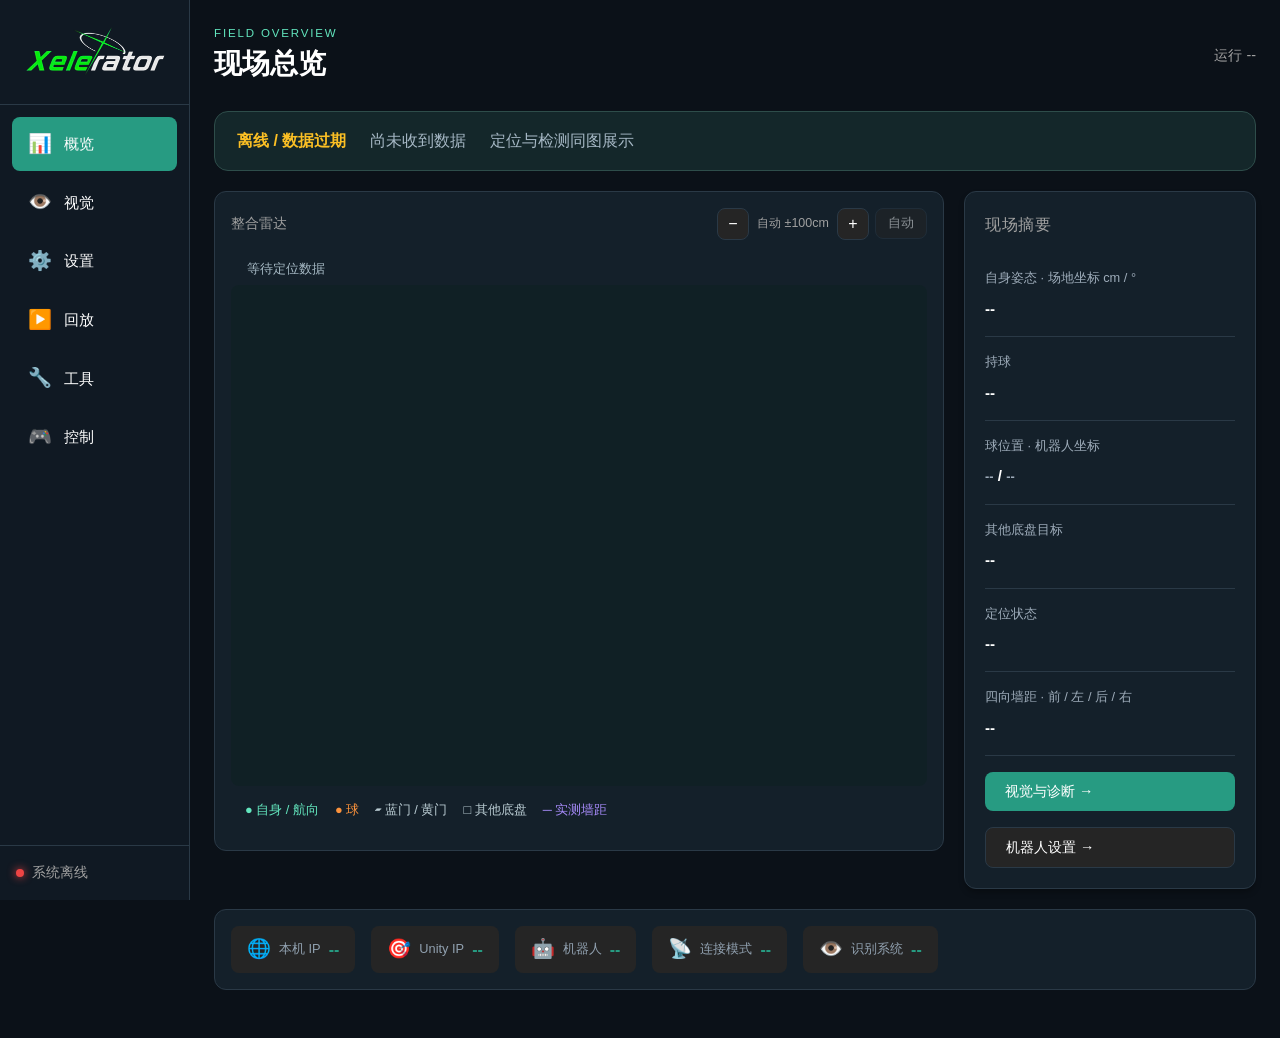
==== commit 50e935b0: "Add integrated field radar overview and UI polish Introduce an integrated field overview with a canv" ====
--- a/web/control_panel/index.html
+++ b/web/control_panel/index.html
@@ -4,14 +4,14 @@
     <meta charset="UTF-8" />
     <meta name="viewport" content="width=device-width, initial-scale=1.0" />
     <title>Xelerator 控制面板</title>
-    <link rel="stylesheet" href="static/style.css?v=20260905-gamepad" />
+    <link rel="stylesheet" href="static/style.css?v=20260910-integrated-radar" />
   </head>
   <body>
     <div class="app">
       <!-- 侧边导航 -->
       <nav class="sidebar">
         <div class="logo">
-          <h2>🤖 Xelerator</h2>
+          <img src="static/assets/logo.webp" width="150" height="56" alt="Xelerator" />
         </div>
         <ul class="nav-menu">
           <li class="nav-item active" data-page="overview">
@@ -22,18 +22,15 @@
             <span class="icon">👁️</span>
             <span class="label">视觉</span>
           </li>
-          <li class="nav-item" data-page="recording">
-            <span class="icon">🎥</span>
-            <span class="label">记录</span>
-          </li>
-          <li class="nav-item" data-page="replay">
-            <span class="icon">▶️</span>
-            <span class="label">回放</span>
-          </li>
           <li class="nav-item" data-page="settings">
             <span class="icon">⚙️</span>
             <span class="label">设置</span>
           </li>
+<li class="nav-item" data-page="replay">
+            <span class="icon">▶️</span>
+            <span class="label">回放</span>
+          </li>
+
           <li class="nav-item" data-page="tools">
             <span class="icon">🔧</span>
             <span class="label">工具</span>
@@ -52,204 +49,12 @@
       </nav>
 
       <!-- 主内容区 -->
-      <main class="main-content">
-        <!-- 概览页面 -->
-        <div id="page-overview" class="page active">
-          <header class="page-header">
-            <h1>系统概览</h1>
-            <span class="uptime">运行时间: <span id="uptime">--</span></span>
-          </header>
-
-          <!-- 系统信息卡片 -->
-          <div class="system-info-bar">
-            <div class="info-badge">
-              <span class="icon">🌐</span>
-              <span class="label">本机 IP</span>
-              <span class="value" id="local-ip">--</span>
-            </div>
-            <div class="info-badge">
-              <span class="icon">🎯</span>
-              <span class="label">Unity IP</span>
-              <span class="value" id="unity-ip-display">--</span>
-            </div>
-            <div class="info-badge">
-              <span class="icon">🤖</span>
-              <span class="label">机器人</span>
-              <span class="value" id="robot-info">--</span>
-            </div>
-            <div class="info-badge">
-              <span class="icon">📡</span>
-              <span class="label">连接模式</span>
-              <span class="value" id="connection-mode">--</span>
-            </div>
-            <div class="info-badge">
-              <span class="icon">👁️</span>
-              <span class="label">识别系统</span>
-              <span class="value" id="rec-type-display">--</span>
-            </div>
-          </div>
-
-          <div class="dashboard-grid">
-            <div class="card">
-              <h3>机器人状态</h3>
-              <div class="status-grid" id="robot-status">
-                <div class="status-item status-item-wide">
-                  <span class="label">当前姿态</span>
-                  <span class="value" id="robot-pose">--</span>
-                </div>
-                <div class="status-item">
-                  <span class="label">持球状态</span>
-                  <span class="value" id="has-ball">--</span>
-                </div>
-              </div>
-            </div>
-            <div class="card">
-              <h3>球位置</h3>
-              <div class="ball-info" id="ball-info">
-                <div class="coord-display">
-                  <span class="axis">X</span>
-                  <span class="value" id="ball-x">-- cm</span>
-                </div>
-                <div class="coord-display">
-                  <span class="axis">Y</span>
-                  <span class="value" id="ball-y">-- cm</span>
-                </div>
-              </div>
-            </div>
-            <div class="card">
-              <h3>记录状态</h3>
-              <div class="recording-mini">
-                <span class="rec-indicator" id="rec-indicator"></span>
-                <span id="rec-status">未记录</span>
-                <span class="rec-frames" id="rec-frames">0 帧</span>
-              </div>
-              <button class="btn btn-primary" id="quick-record-btn">
-                开始记录
-              </button>
-            </div>
-            <div class="card">
-              <h3>性能指标</h3>
-              <div class="metrics">
-                <div class="metric">
-                  <span class="label">预处理延时</span>
-                  <span class="value" id="perf-preprocess">-- ms</span>
-                </div>
-                <div class="metric">
-                  <span class="label">推理延时</span>
-                  <span class="value" id="perf-inference">-- ms</span>
-                </div>
-                <div class="metric">
-                  <span class="label">后处理延时</span>
-                  <span class="value" id="perf-postprocess">-- ms</span>
-                </div>
-                <div class="metric">
-                  <span class="label">摄像头 FPS</span>
-                  <span class="value" id="perf-camera">-- FPS</span>
-                </div>
-                <div class="metric">
-                  <span class="label">Blob 延时</span>
-                  <span class="value" id="perf-blob">-- ms</span>
-                </div>
-                <div class="metric">
-                  <span class="label">融合频率</span>
-                  <span class="value" id="perf-output-hz">-- Hz</span>
-                </div>
-                <div class="metric">
-                  <span class="label">跟踪频率</span>
-                  <span class="value" id="perf-tracker-hz">-- Hz</span>
-                </div>
-                <div class="metric">
-                  <span class="label">视觉置信度</span>
-                  <span class="value" id="perf-confidence">--</span>
-                </div>
-              </div>
-            </div>
-          </div>
-        </div>
-
-        <!-- 视觉页面 -->
-        <div id="page-vision" class="page">
-          <header class="page-header">
-            <h1>视觉监控</h1>
-            <span class="status" id="vision-status">状态: 加载中...</span>
-          </header>
-          <div class="vision-grid">
-            <!-- 四摄像头网格显示 -->
-            <div class="cam-grid">
-              <div class="cam-panel">
-                <div class="cam-label">后 (Back)</div>
-                <div class="cam-wrapper">
-                  <img id="cam0" src="" alt="Camera 0" />
-                  <canvas id="ov0" class="overlay"></canvas>
-                </div>
-              </div>
-              <div class="cam-panel">
-                <div class="cam-label">左 (Left)</div>
-                <div class="cam-wrapper">
-                  <img id="cam1" src="" alt="Camera 1" />
-                  <canvas id="ov1" class="overlay"></canvas>
-                </div>
-              </div>
-              <div class="cam-panel">
-                <div class="cam-label">前 (Front)</div>
-                <div class="cam-wrapper">
-                  <img id="cam2" src="" alt="Camera 2" />
-                  <canvas id="ov2" class="overlay"></canvas>
-                </div>
-              </div>
-              <div class="cam-panel">
-                <div class="cam-label">右 (Right)</div>
-                <div class="cam-wrapper">
-                  <img id="cam3" src="" alt="Camera 3" />
-                  <canvas id="ov3" class="overlay"></canvas>
-                </div>
-              </div>
-            </div>
-            <!-- 状态面板 -->
-            <div class="state-panel">
-              <div class="panel-header">状态信息</div>
-              <table class="state-table">
-                <tr>
-                  <td>球位置</td>
-                  <td id="ball-pos">--</td>
-                </tr>
-                <tr>
-                  <td>球位置 Raw</td>
-                  <td id="ball-pos-raw">--</td>
-                </tr>
-                <tr>
-                  <td>球取点像素</td>
-                  <td id="ball-pixel-point">--</td>
-                </tr>
-                <tr>
-                  <td>球检测框</td>
-                  <td id="ball-bbox">--</td>
-                </tr>
-                <tr>
-                  <td>蓝球门</td>
-                  <td id="blue-goal">--</td>
-                </tr>
-                <tr>
-                  <td>黄球门</td>
-                  <td id="yellow-goal">--</td>
-                </tr>
-                <tr>
-                  <td>定位状态</td>
-                  <td id="lidar-state">--</td>
-                </tr>
-                <tr>
-                  <td>四向墙距</td>
-                  <td id="lidar-dists">--</td>
-                </tr>
-
-
-
-              </table>
-            </div>
-            <!-- Bits 墙距预览 -->
-            <div class="radar-panel">
+      <main class="main-content"><div id="page-overview" class="page active">
+<header class="page-header"><div><p class="eyebrow">FIELD OVERVIEW</p><h1>现场总览</h1></div><span class="uptime">运行 <span id="uptime">--</span></span></header>
+<div class="overview-health"><strong id="overview-connection">等待连接</strong><span id="overview-freshness">尚未收到数据</span><span>定位与检测同图展示</span></div>
+<div class="overview-layout"><div class="radar-panel">
               <div class="radar-header">
-                <div class="panel-header">场地墙距</div>
+                <div class="panel-header">整合雷达</div>
                 <div class="radar-controls" aria-label="雷达缩放控制">
                   <button
                     class="btn btn-icon"
@@ -274,8 +79,163 @@
                   >自动</button>
                 </div>
               </div>
-              <canvas id="radar" width="600" height="600"></canvas>
-            </div>
+              <p id="radar-frame-label" class="radar-caption">等待定位数据</p><canvas id="radar" width="1000" height="720" role="img" aria-label="机器人姿态、球、球门、底盘目标与墙距"></canvas><div class="map-legend"><span>● 自身 / 航向</span><span>● 球</span><span>▰ 蓝门 / 黄门</span><span>□ 其他底盘</span><span>─ 实测墙距</span></div>
+            </div><aside class="scene-summary card"><h3>现场摘要</h3>
+<div class="scene-row"><span>自身姿态 · 场地坐标 cm / °</span><strong id="robot-pose">--</strong></div>
+<div class="scene-row"><span>持球</span><strong id="has-ball">--</strong></div>
+<div class="scene-row"><span>球位置 · 机器人坐标</span><strong><span id="ball-x">--</span> / <span id="ball-y">--</span></strong></div>
+<div class="scene-row"><span>其他底盘目标</span><strong id="scene-targets">--</strong></div>
+<div class="scene-row"><span>定位状态</span><strong id="scene-localization">--</strong></div>
+<div class="scene-row"><span>四向墙距 · 前 / 左 / 后 / 右</span><strong id="scene-walls">--</strong></div>
+<button class="btn btn-primary" onclick="navigateTo('vision')">视觉与诊断 →</button>
+<button class="btn btn-secondary" onclick="navigateTo('settings')">机器人设置 →</button>
+</aside></div><div class="system-info-bar">
+            <div class="info-badge">
+              <span class="icon">🌐</span>
+              <span class="label">本机 IP</span>
+              <span class="value" id="local-ip">--</span>
+            </div>
+            <div class="info-badge">
+              <span class="icon">🎯</span>
+              <span class="label">Unity IP</span>
+              <span class="value" id="unity-ip-display">--</span>
+            </div>
+            <div class="info-badge">
+              <span class="icon">🤖</span>
+              <span class="label">机器人</span>
+              <span class="value" id="robot-info">--</span>
+            </div>
+            <div class="info-badge">
+              <span class="icon">📡</span>
+              <span class="label">连接模式</span>
+              <span class="value" id="connection-mode">--</span>
+            </div>
+            <div class="info-badge">
+              <span class="icon">👁️</span>
+              <span class="label">识别系统</span>
+              <span class="value" id="rec-type-display">--</span>
+            </div>
+          </div></div>
+        <!-- 概览页面 -->
+
+
+        <!-- 视觉页面 -->
+        <div id="page-vision" class="page">
+          <header class="page-header">
+            <h1>视觉监控</h1>
+            <span class="status" id="vision-status">状态: 加载中...</span>
+          </header>
+          <div class="vision-grid">            <div class="card">
+              <h3>性能指标</h3>
+              <div class="metrics">
+                <div class="metric">
+                  <span class="label">预处理延时</span>
+                  <span class="value" id="perf-preprocess">-- ms</span>
+                </div>
+                <div class="metric">
+                  <span class="label">推理延时</span>
+                  <span class="value" id="perf-inference">-- ms</span>
+                </div>
+                <div class="metric">
+                  <span class="label">后处理延时</span>
+                  <span class="value" id="perf-postprocess">-- ms</span>
+                </div>
+                <div class="metric">
+                  <span class="label">摄像头 FPS</span>
+                  <span class="value" id="perf-camera">-- FPS</span>
+                </div>
+                <div class="metric">
+                  <span class="label">Blob 延时</span>
+                  <span class="value" id="perf-blob">-- ms</span>
+                </div>
+                <div class="metric">
+                  <span class="label">融合频率</span>
+                  <span class="value" id="perf-output-hz">-- Hz</span>
+                </div>
+                <div class="metric">
+                  <span class="label">跟踪频率</span>
+                  <span class="value" id="perf-tracker-hz">-- Hz</span>
+                </div>
+                <div class="metric">
+                  <span class="label">视觉置信度</span>
+                  <span class="value" id="perf-confidence">--</span>
+                </div>
+              </div>
+            </div>
+            <!-- 四摄像头网格显示 -->
+            <div class="cam-grid">
+              <div class="cam-panel">
+                <div class="cam-label">后 (Back)</div>
+                <div class="cam-wrapper">
+                  <img id="cam0" src="" alt="Camera 0" />
+                  <canvas id="ov0" class="overlay"></canvas>
+                </div>
+              </div>
+              <div class="cam-panel">
+                <div class="cam-label">左 (Left)</div>
+                <div class="cam-wrapper">
+                  <img id="cam1" src="" alt="Camera 1" />
+                  <canvas id="ov1" class="overlay"></canvas>
+                </div>
+              </div>
+              <div class="cam-panel">
+                <div class="cam-label">前 (Front)</div>
+                <div class="cam-wrapper">
+                  <img id="cam2" src="" alt="Camera 2" />
+                  <canvas id="ov2" class="overlay"></canvas>
+                </div>
+              </div>
+              <div class="cam-panel">
+                <div class="cam-label">右 (Right)</div>
+                <div class="cam-wrapper">
+                  <img id="cam3" src="" alt="Camera 3" />
+                  <canvas id="ov3" class="overlay"></canvas>
+                </div>
+              </div>
+            </div>
+            <!-- 状态面板 -->
+            <div class="state-panel">
+              <div class="panel-header">状态信息</div>
+              <table class="state-table">
+                <tr>
+                  <td>球位置</td>
+                  <td id="ball-pos">--</td>
+                </tr>
+                <tr>
+                  <td>球位置 Raw</td>
+                  <td id="ball-pos-raw">--</td>
+                </tr>
+                <tr>
+                  <td>球取点像素</td>
+                  <td id="ball-pixel-point">--</td>
+                </tr>
+                <tr>
+                  <td>球检测框</td>
+                  <td id="ball-bbox">--</td>
+                </tr>
+                <tr>
+                  <td>蓝球门</td>
+                  <td id="blue-goal">--</td>
+                </tr>
+                <tr>
+                  <td>黄球门</td>
+                  <td id="yellow-goal">--</td>
+                </tr>
+                <tr>
+                  <td>定位状态</td>
+                  <td id="lidar-state">--</td>
+                </tr>
+                <tr>
+                  <td>四向墙距</td>
+                  <td id="lidar-dists">--</td>
+                </tr>
+
+
+
+              </table>
+            </div>
+            <!-- Bits 墙距预览 -->
+
             <!-- 延时面板 -->
             <div class="latency-panel">
               <div class="panel-header">摄像头延时</div>
@@ -306,59 +266,7 @@
         </div>
 
         <!-- 记录页面 -->
-        <div id="page-recording" class="page">
-          <header class="page-header">
-            <h1>比赛记录</h1>
-          </header>
-          <div class="recording-controls">
-            <div class="control-group">
-              <label>会话 ID</label>
-              <input type="text" id="session-id" placeholder="自动生成" />
-            </div>
-            <div class="control-group">
-              <label>记录频率 (每 N 帧)</label>
-              <input
-                type="number"
-                id="record-freq"
-                value="5"
-                min="1"
-                max="100"
-              />
-            </div>
-            <div class="control-group">
-              <label>描述</label>
-              <input type="text" id="session-desc" placeholder="比赛描述" />
-            </div>
-            <div class="button-group">
-              <button class="btn btn-primary" id="start-record-btn">
-                ▶ 开始记录
-              </button>
-              <button class="btn btn-danger" id="stop-record-btn" disabled>
-                ⏹ 停止记录
-              </button>
-            </div>
-          </div>
-          <div class="sessions-list">
-            <h3>历史会话</h3>
-            <table class="data-table">
-              <thead>
-                <tr>
-                  <th>会话 ID</th>
-                  <th>开始时间</th>
-                  <th>时长</th>
-                  <th>帧数</th>
-                  <th>描述</th>
-                  <th>操作</th>
-                </tr>
-              </thead>
-              <tbody id="sessions-tbody">
-                <tr>
-                  <td colspan="6">加载中...</td>
-                </tr>
-              </tbody>
-            </table>
-          </div>
-        </div>
+
 
         <!-- 回放页面 -->
         <div id="page-replay" class="page">
@@ -455,6 +363,7 @@
             </button>
           </header>
 
+          <details class="card hardware-reference"><summary>机器人结构参考</summary><img loading="lazy" src="static/assets/robot-structure.webp" width="240" height="270" alt="机器人模块爆炸结构图" /></details>
           <!-- 设置标签页 -->
           <div class="settings-tabs">
             <button class="tab-btn active" data-tab="robot">机器人</button>
@@ -928,64 +837,7 @@
 
             <!-- 数据管理 -->
             <div id="tab-data" class="tab-content">
-              <div class="settings-section">
-                <h3>录像配置</h3>
-                <div class="setting-item checkbox-item">
-                  <label>
-                    <input type="checkbox" id="rec-record" />
-                    启用录像
-                  </label>
-                </div>
-                <div class="setting-row">
-                  <div class="setting-item">
-                    <label>录像目录</label>
-                    <input type="text" id="rec-dir" value="./Records" />
-                  </div>
-                  <div class="setting-item">
-                    <label>录制摄像头</label>
-                    <input
-                      type="text"
-                      id="rec-cams"
-                      value="0,1,2,3"
-                      placeholder="0,1,2,3"
-                    />
-                  </div>
-                </div>
-                <div class="setting-row">
-                  <div class="setting-item">
-                    <label>分辨率宽度</label>
-                    <input type="number" id="rec-width" value="320" />
-                  </div>
-                  <div class="setting-item">
-                    <label>分辨率高度</label>
-                    <input type="number" id="rec-height" value="320" />
-                  </div>
-                  <div class="setting-item">
-                    <label>FPS</label>
-                    <input type="number" id="rec-fps" value="30" />
-                  </div>
-                </div>
-                <div class="setting-row">
-                  <div class="setting-item">
-                    <label>分段时长 (秒)</label>
-                    <input type="number" id="rec-segment" value="60" />
-                  </div>
-                  <div class="setting-item">
-                    <label>编码器</label>
-                    <select id="rec-codec">
-                      <option value="mp4v">mp4v</option>
-                      <option value="h264">h264</option>
-                    </select>
-                  </div>
-                  <div class="setting-item">
-                    <label>格式</label>
-                    <select id="rec-ext">
-                      <option value="mp4">mp4</option>
-                      <option value="avi">avi</option>
-                    </select>
-                  </div>
-                </div>
-              </div>
+
               <div class="settings-section">
                 <h3>场地参数</h3>
                 <div class="setting-row">
@@ -1026,37 +878,7 @@
                   </div>
                 </div>
               </div>
-              <div class="settings-section">
-                <h3>动作记录 (比赛回放)</h3>
-                <div class="setting-row">
-                  <div class="setting-item checkbox-item">
-                    <label>
-                      <input type="checkbox" id="debug-record-motion" />
-                      启用动作记录
-                    </label>
-                  </div>
-                  <div class="setting-item">
-                    <label>记录间隔 (帧)</label>
-                    <input
-                      type="number"
-                      id="debug-record-interval"
-                      value="1"
-                      min="1"
-                      max="100"
-                    />
-                  </div>
-                </div>
-                <div class="setting-row">
-                  <div class="setting-item">
-                    <label>会话 ID (可选)</label>
-                    <input
-                      type="text"
-                      id="debug-record-session"
-                      placeholder="留空自动生成"
-                    />
-                  </div>
-                </div>
-              </div>
+
               <div class="settings-section">
                 <h3>调试</h3>
                 <div class="setting-row">
@@ -1565,6 +1387,6 @@
       </main>
     </div>
 
-    <script src="static/app.js?v=20260905-gamepad"></script>
+    <script src="static/app.js?v=20260910-integrated-radar"></script>
   </body>
 </html>
--- a/web/control_panel/static/style.css
+++ b/web/control_panel/static/style.css
@@ -1831,3 +1831,31 @@
     color: var(--text-muted);
     padding: 20px;
 }
+
+/* Integrated field overview: static geometry, event-driven telemetry. */
+:root { --bg-primary:#0b1118; --bg-secondary:#101923; --bg-card:#14202a; --border-color:#2a3946; --text-muted:#91a1b0; --accent-primary:#279b82; }
+.sidebar { width:190px; }
+.main-content { margin-left:190px; }
+.eyebrow { color:#63e6be; letter-spacing:.16em; font-size:.72rem; }
+.overview-health { display:flex; gap:24px; flex-wrap:wrap; padding:16px 22px; margin-bottom:20px; border:1px solid #2e4d4a; border-radius:14px; background:#14272a; }
+.overview-health strong[data-online="true"] { color:#63e6be; }
+.overview-health strong[data-online="false"] { color:#fbbf24; }
+.overview-health span { color:#a5b7c4; }
+.overview-layout { display:grid; grid-template-columns:minmax(0, 2.5fr) minmax(250px,1fr); gap:20px; align-items:start; }
+.overview-layout .radar-panel { width:100%; min-width:0; }
+#radar { width:100%; height:auto; max-height:65vh; object-fit:contain; display:block; background:#0b201e; }
+#radar.stale { opacity:.38; }
+.radar-caption { color:#a6b9c4; font-size:.82rem; padding:6px 16px; }
+.map-legend { display:flex; flex-wrap:wrap; gap:16px; padding:14px; font-size:.8rem; color:#b9cbd2; }
+.map-legend span:first-child { color:#63e6be; }
+.map-legend span:nth-child(2) { color:#fb923c; }
+.map-legend span:last-child { color:#a78bfa; }
+.scene-row { display:flex; flex-direction:column; gap:8px; padding:15px 0; border-bottom:1px solid #2a3946; }
+.scene-row span { color:#9eacba; font-size:.8rem; }
+.scene-row strong { font-size:.95rem; overflow-wrap:anywhere; }
+.scene-summary .btn { width:100%; margin-top:16px; }
+#page-overview .system-info-bar { margin-top:20px; }
+#page-vision .card { grid-column:1 / -1; }
+@media(max-width:1050px) { .overview-layout { grid-template-columns:1fr; } .scene-summary { display:grid; grid-template-columns:1fr 1fr; gap:12px; } .scene-summary h3 { grid-column:1/-1; } }
+@media(max-width:768px) { .sidebar { width:64px; } .main-content { margin-left:64px; padding:12px; } .sidebar .label,.sidebar .logo,.sidebar .status-bar { display:none; } .nav-item { padding:12px 6px; } .scene-summary { grid-template-columns:1fr; } .radar-header { flex-wrap:wrap; } }
+@media(prefers-reduced-motion:reduce) { *,*::before,*::after { animation:none!important; transition:none!important; } }
